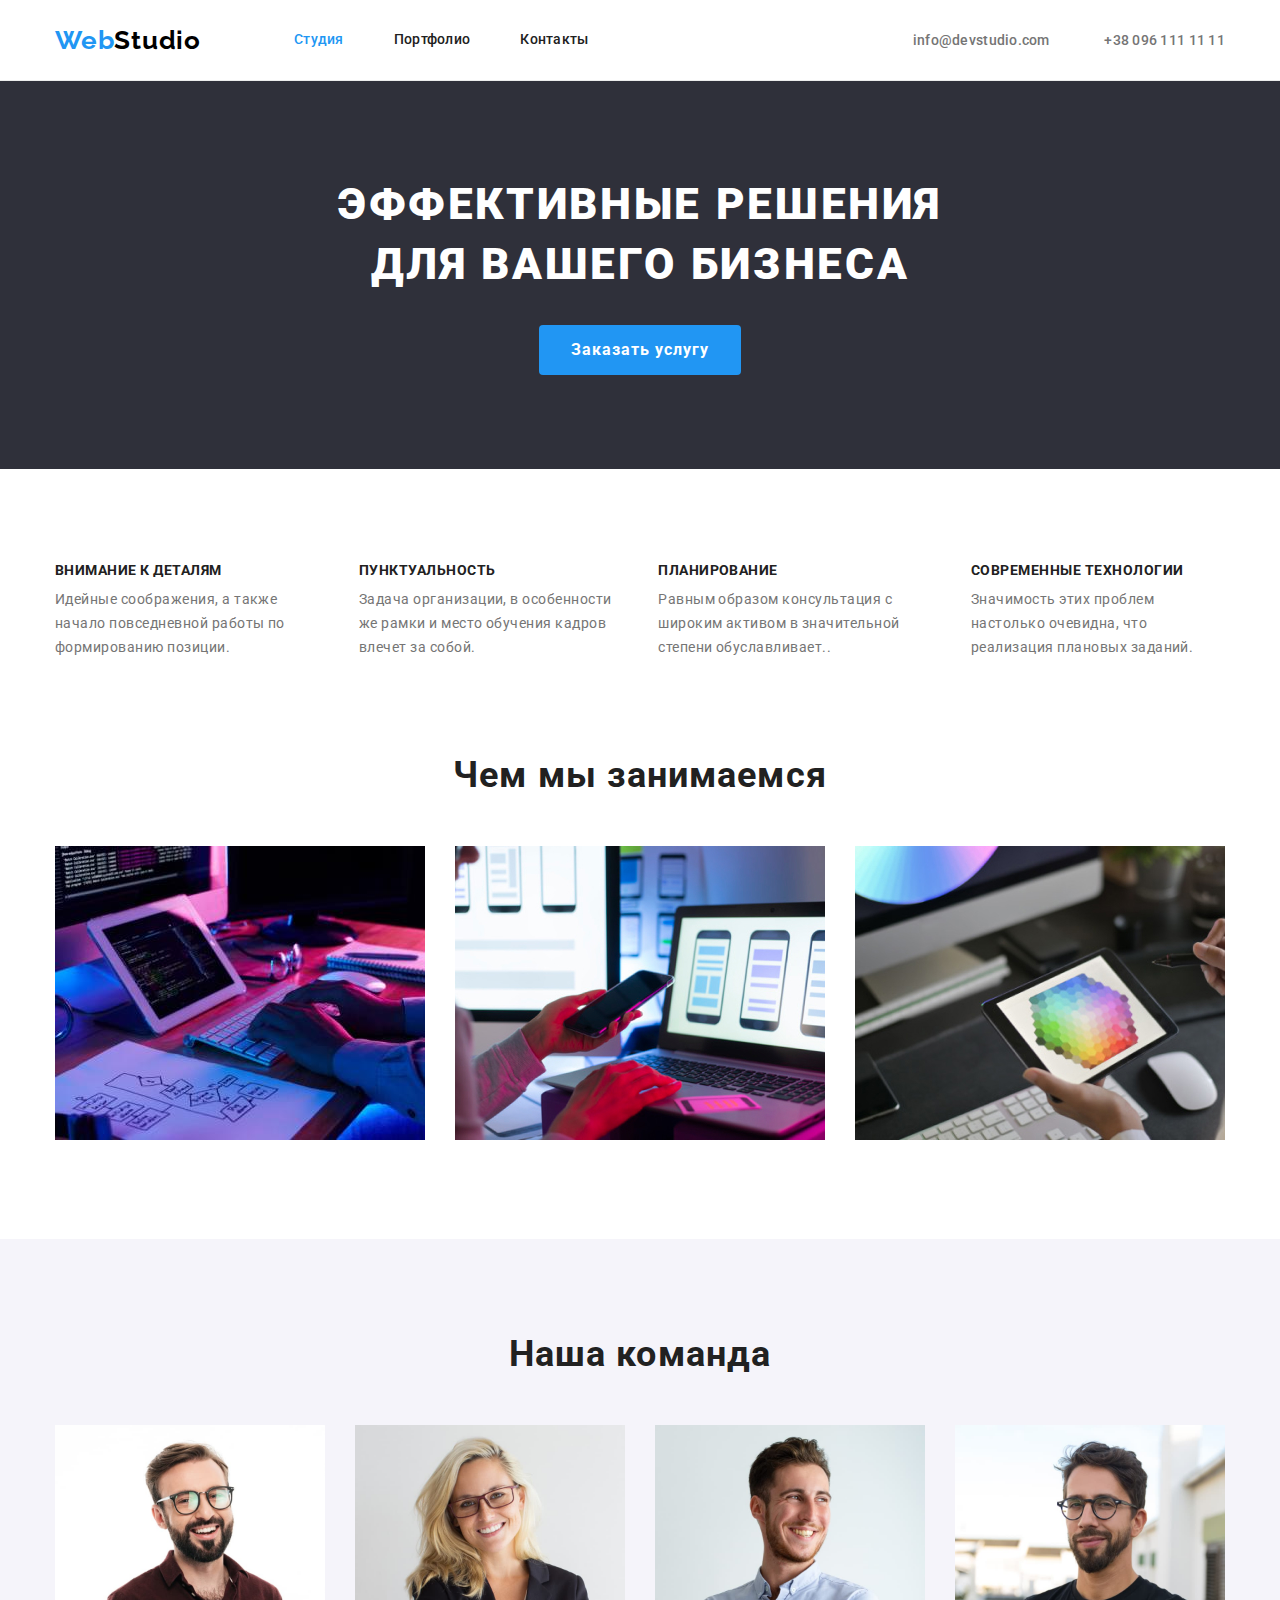
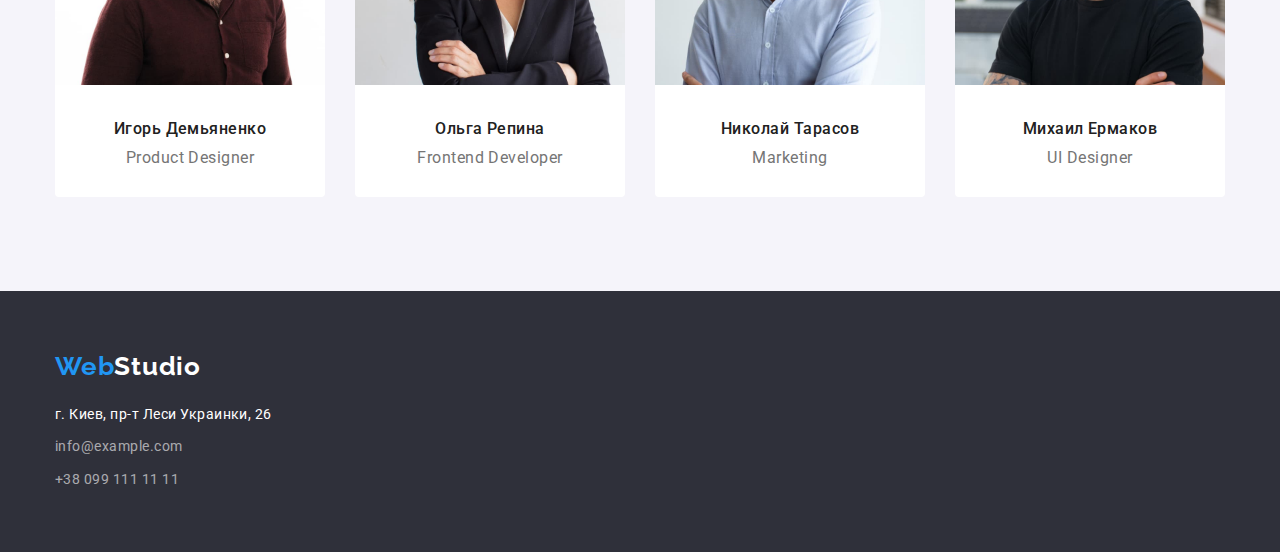
==== index.html @ 50638141 "Initial" ====
<!DOCTYPE html>
<html lang="ru">
<head>
    <meta charset="UTF-8">
    <meta http-equiv="X-UA-Compatible" content="IE=edge">
    <meta name="viewport" content="width=device-width, initial-scale=1.0">
    <title>WebStudio</title>
    <link rel="preconnect" href="https://fonts.gstatic.com">
    <link href="https://fonts.googleapis.com/css2?family=Raleway:wght@700&family=Roboto:wght@400;500;700;900&display=swap"
        rel="stylesheet">
    <link rel="stylesheet" href="https://cdnjs.cloudflare.com/ajax/libs/modern-normalize/1.0.0/modern-normalize.min.css">
    <link rel="stylesheet" href="./css/styles.css">
    
</head>
<body>
    <header class="header">
        <div class="main-nav container">
             <nav class="nav">
                <a href="./" class="logo"><span class="accent">Web</span>Studio</a>
                <ul class="navigation list">
                    <li class="item" ><a href="./" class="link current">Студия</a></li>
                    <li class="item" ><a href="./portfolio.html" class="link">Портфолио</a></li>
                    <li class="item" ><a href="#" class="link">Контакты</a></li>
                </ul>
            </nav>
            <div class="contacts-header">
                <a href="mailto:info@devstudio.com" class="link">info@devstudio.com</a>
                <a href="tel:+380961111111" class="link">+38 096 111 11 11</a>
            </div>
        </div>
        
        
    </header>
    <main>
        <!-- Секция hero -->
        <section class="section section-hero">
            <div class="hero-inner">
                <h1 class="title">Эффективные решения для вашего бизнеса</h1>
                <button type="button" class="button button-hero">Заказать услугу</button>
            </div>
            
        </section>

        <!-- Секция "чем мы занимаемся" -->
        <section class="section">
            <div class="container">
                <ul class="features list">
                    <li class="features-item">
                        <h3 class="features-title">Внимание к деталям</h3>
                        <p class="features-description">Идейные соображения, а также начало повседневной работы по формированию позиции.
                        </p>
                    </li>
                    <li class="features-item">
                        <h3 class="features-title">Пунктуальность</h3>
                        <p class="features-description">Задача организации, в особенности же рамки и место обучения кадров влечет за
                            собой.</p>
                    </li>
                    <li class="features-item">
                        <h3 class="features-title">Планирование</h3>
                        <p class="features-description">Равным образом консультация с широким активом в значительной степени
                            обуславливает..</p>
                    </li>
                    <li class="features-item">
                        <h3 class="features-title">Современные технологии</h3>
                        <p class="features-description">Значимость этих проблем настолько очевидна, что реализация плановых заданий.</p>
                    </li>
                </ul>
                <h2 class="section-title">Чем мы занимаемся</h2>
                <ul class="features-images list">
                    <li class="item"><img src="./images/about_img_01.jpg" alt="программирование" width="370"></li>
                    <li class="item"><img src="./images/about_img_02.jpg" alt="мобильные приложения" width="370"></li>
                    <li class="item"><img src="./images/about_img_03.jpg" alt="дизайн" width="370"></li>
                </ul>
            </div> <!-- /container -->
            
        </section>

        <!-- Наша команда -->
        <section class="section section-team">
            <div class="container">
                <h2 class="section-title">Наша команда</h2>
                <ul class="employee-cards list">
                    <li class="employee-cards-item">                 
                            <img src="./images/employee_demchenko_igor.jpg" alt="сотрудник Демченко Игорь" width="270">
                            <h3 class="employee-name">Игорь Демьяненко</h3>
                            <p class="employee-position">Product Designer</p>
                        
                       
                    </li>
                    <li class="employee-cards-item">
                        <img src="./images/employee_repina_olga.jpg" alt="сотрудник Ольга Репина" width="270">
                        <h3 class="employee-name">Ольга Репина</h3>
                        <p class="employee-position">Frontend Developer</p>
                    </li>
                    <li class="employee-cards-item">
                        <img src="./images/employee_tarasov_nikolay.jpg" alt="сотрудник Николай Тарасов" width="270">
                        <h3 class="employee-name">Николай Тарасов</h3>
                        <p class="employee-position">Marketing</p>
                    </li>
                    <li class="employee-cards-item">
                        <img src="./images/employee_ermakov_mihail.jpg" alt="сотрудник Михаил Ермаков" width="270">
                        <h3 class="employee-name">Михаил Ермаков</h3>
                        <p class="employee-position">UI Designer</p>
                    </li>
                </ul>
            </div>
            
        </section>
    </main>
    <!-- Footer -->
    <footer class="footer">
        <div class="container">
            <a href="./" class="logo inverse"><span class="accent">Web</span>Studio</a>
            <address class="address">
                <a href="https://goo.gl/maps/Cqjtd7NMXMsjPBQS7" class="map-link" target="_blank"
                    rel="noopener norefferer nofollow">г. Киев, пр-т Леси Украинки, 26</a>
                <ul class="address-items list">
                    <li><a href="mailto:info@example.com" class="link">info@example.com</a></li>
                    <li><a href="tel:+380991111111" class="link">+38 099 111 11 11</a></li>
                </ul>
            
            </address>
        </div>
        
    </footer>
</body>
</html>
---- css/styles.css ----
/* черный в заголовках #212121
текст параграф #757575
акцент #2196F3 */
:root {
  --text-color: #757575;
  --accent-color: #2196f3;
  --title-color: #212121;
  --light-bg-color: #f5f4fa;
  --dark-bg-color: #2f303a;
}
body {
  font-family: 'Roboto', sans-serif;
  font-style: normal;
  font-size: 16px;
  color: var(--text-color);
  letter-spacing: 0.03em;
}
h1,
h2,
h3,
h4,
h5,
h6,
p {
  margin: 0;
  padding: 0;
}

.visually-hidden {
  position: absolute !important;
  clip: rect(1px 1px 1px 1px);
  clip: rect(1px, 1px, 1px, 1px);
  padding: 0 !important;
  border: 0 !important;
  height: 1px !important;
  width: 1px !important;
  overflow: hidden;
}
.section {
  padding-top: 94px;
  padding-bottom: 94px;

  /* outline: 1px solid tomato; */
}
.container {
  width: 1200px;
  margin: 0 auto;
  padding-left: 15px;
  padding-right: 15px;
}
.list {
  list-style: none;
  margin: 0;
  padding: 0;
}
.link {
  text-decoration: none;
  color: inherit;
}
.button {
  border: 0px;
  border-radius: 4px;
  padding: 6px 22px;
  font-family: 'Roboto', sans-serif;
  font-weight: 500;
  font-size: 16px;
  line-height: 1.62;
  color: var(--title-color);
  background-color: #f5f4fa;

  cursor: pointer;
}
.button.primary {
  color: #fff;
  background-color: var(--accent-color);
}

.button:hover,
.button:focus {
  color: #fff;
  background-color: var(--accent-color);
}

/* Header */
.header {
  border-bottom: 1px solid #ececec;
}
.nav {
  display: flex;
}
.logo {
  margin-right: 93px;
  font-family: 'Raleway', sans-serif;
  font-weight: 700;
  font-size: 26px;
  line-height: 1.19;
  letter-spacing: 0.03em;
  text-decoration: none;
  color: #000000;
}
.logo.inverse{
  color: #fff;
}

.logo .accent {
  color: var(--accent-color);
}
.main-nav {
  display: flex;
  justify-content: space-between;
  align-items: center;
}
.navigation,
.nav {
  display: flex;
  align-items: center;
}
.navigation .item:not(:last-child) {
  margin-right: 50px;
}

.navigation .link {
  display: block;
  padding-top: 32px;
  padding-bottom: 32px;

  font-weight: 500;
  font-size: 14px;
  line-height: 1.14;
  letter-spacing: 0.02em;
  color: var(--title-color);
}

.navigation .link:hover,
.navigation .link:focus,
.navigation .link.current {
  color: var(--accent-color);
}

.contacts-header .link {
  font-weight: 500;
  font-size: 14px;
  line-height: 1.14;
  letter-spacing: 0.02em;
  text-decoration: none;
  color: var(--text-color);
}
.contacts-header {
  margin-left: auto;
}
.contacts-header .link:hover,
.contacts-header .link:focus {
  color: var(--accent-color);
}
.contacts-header .link + .link {
  margin-left: 50px;
}
/* section */
.section-title {
  font-weight: 700;
  font-size: 36px;
  line-height: 1.17;
  text-align: center;
  letter-spacing: 0.03em;
  color: var(--title-color);
  margin-bottom: 50px;
}
/* Hero */
.section-hero {
  background-color: var(--dark-bg-color);
}
.hero-inner {
  margin: 0 auto;
  max-width: 696px;
  text-align: center;
}
.section-hero .title {
  font-weight: 900;
  font-size: 44px;
  line-height: 1.36;
  text-align: center;
  letter-spacing: 0.06em;
  text-transform: uppercase;
  color: #fff;
  margin-bottom: 30px;
}

.button-hero {
  padding: 10px 32px;
  font-family: 'Roboto', sans-serif;
  font-weight: 700;
  font-size: 16px;
  line-height: 1.87;
  letter-spacing: 0.06em;
  color: #fff;
  background-color: var(--accent-color);
  cursor: pointer;
}
.button-hero:hover,
.button-hero:focus {
  background-color: #188ce8;
}

/* Секция "чем мы занимаемся" */
.features {
  display: flex;
  margin-bottom: 94px;
}
.features-item {
  flex-basis: calc((100% -3 * 30px) / 3);
}
.features-item:not(:last-child) {
  margin-right: 30px;
}
.features-title {
  margin-bottom: 10px;
  font-weight: 700;
  font-size: 14px;
  line-height: 1.14;
  text-transform: uppercase;
  color: var(--title-color);
}

.features-description {
  font-size: 14px;
  line-height: 1.71;
}

.features-images {
  display: flex;
}
.features-images .item {
  margin-right: 30px;
}
.features-images .item:nth-child(3n) {
  margin-right: 0px;
}

/* Наша команда */
.section-team {
  background-color: var(--light-bg-color);
}
.employee-cards {
  display: flex;
  justify-content: space-between;
}
.employee-cards-item {
  flex-basis: 270px;
  border-radius: 0px 0px 4px 4px;
  background-color: #fff;
  text-align: center;
}
.employee-name {
  padding-top: 30px;
  margin-bottom: 10px;
  font-weight: 500;
  font-size: 16px;
  line-height: 1.19;
  color: var(--title-color);
}
.employee-position {
  line-height: 1.19;
  padding-bottom: 30px;
}

/* footer */
.footer {
  background-color: var(--dark-bg-color);
  padding-top: 60px;
  padding-bottom: 60px;
}
.map-link {
  font-size: 14px;
  line-height: 24px;
  color: #fff;
  text-decoration: none;
}
.map-link:hover,
.map-link:focus {
  color: var(--accent-color);
}
.address {
  margin-top: 20px;
  font-style: normal;
}
.address-items>li {
  margin-top: 9px;
}
.address-items .link {
  font-size: 14px;
  line-height: 1.71;
  color: rgba(255, 255, 255, 0.6);
}
.address-items .link:hover,
.address-items .link:focus {
  color: var(--accent-color);
}

/* Portfolio */

.portfolio-filter {
  display: flex;
  justify-content: center;
  margin-bottom: 56px;
}
.portfolio-filter .item + .item {
  margin-left: 8px;
}

.portfolio-cards {
  display: flex;
  flex-wrap: wrap;
  margin-left: -30px;
  margin-top: -30px;

  
}
.portfolio-cards .item {
  width: calc((100% - 90px) / 3);
  margin-left: 30px;
  margin-top: 30px;  
}
.portfolio-cards .link {
  display: block;
}

.portfolio-cards img {
  display: block;
  max-width: 100%;
  height: auto;
} 
.portfolio-cards .content {
  padding: 20px 24px;
  
  border-right: 1px solid #eeeeee;
  border-bottom: 1px solid #eeeeee;
  border-left: 1px solid #eeeeee;
}
.portfolio-cards .title {
  font-weight: 700;
  font-size: 18px;
  line-height: 2;
  color: var(--title-color);
  margin-bottom: 4px;
}

.portfolio-cards .decription {
  font-size: 16px;
  line-height: 1.87;
}
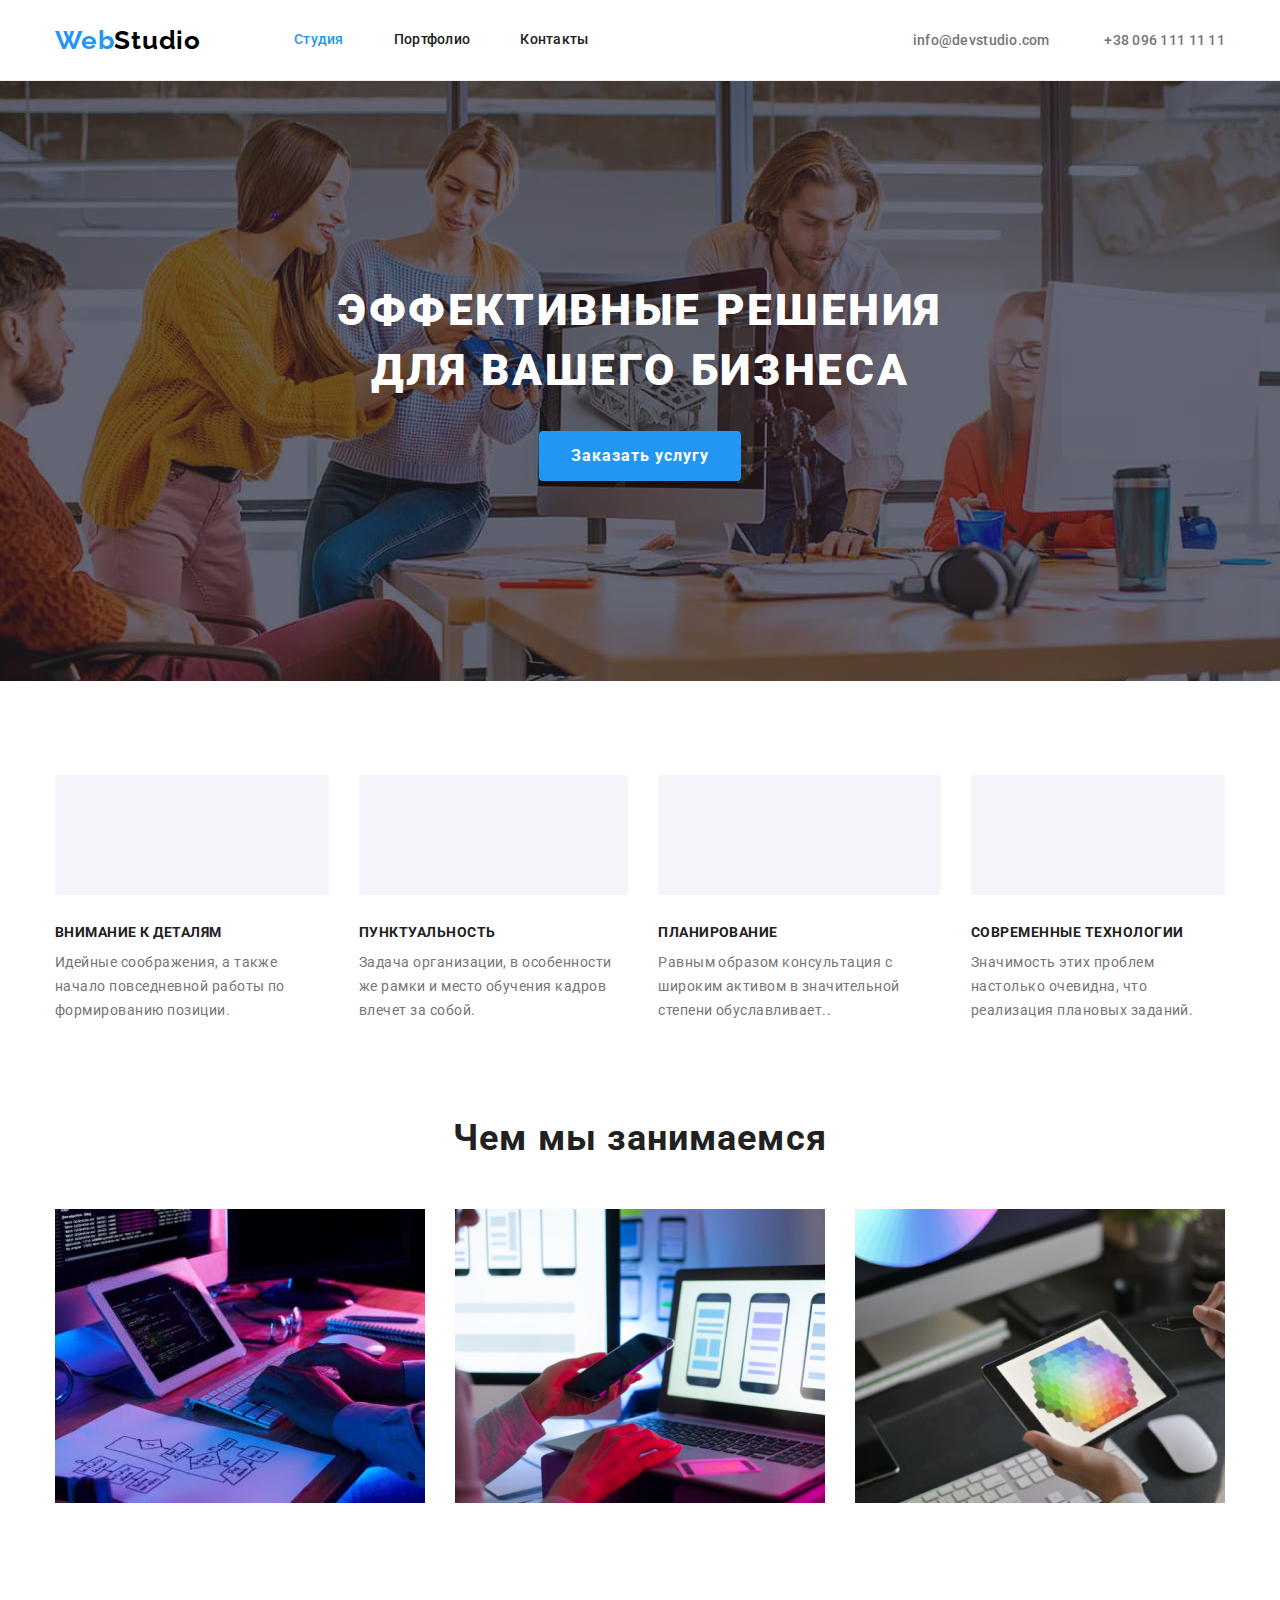
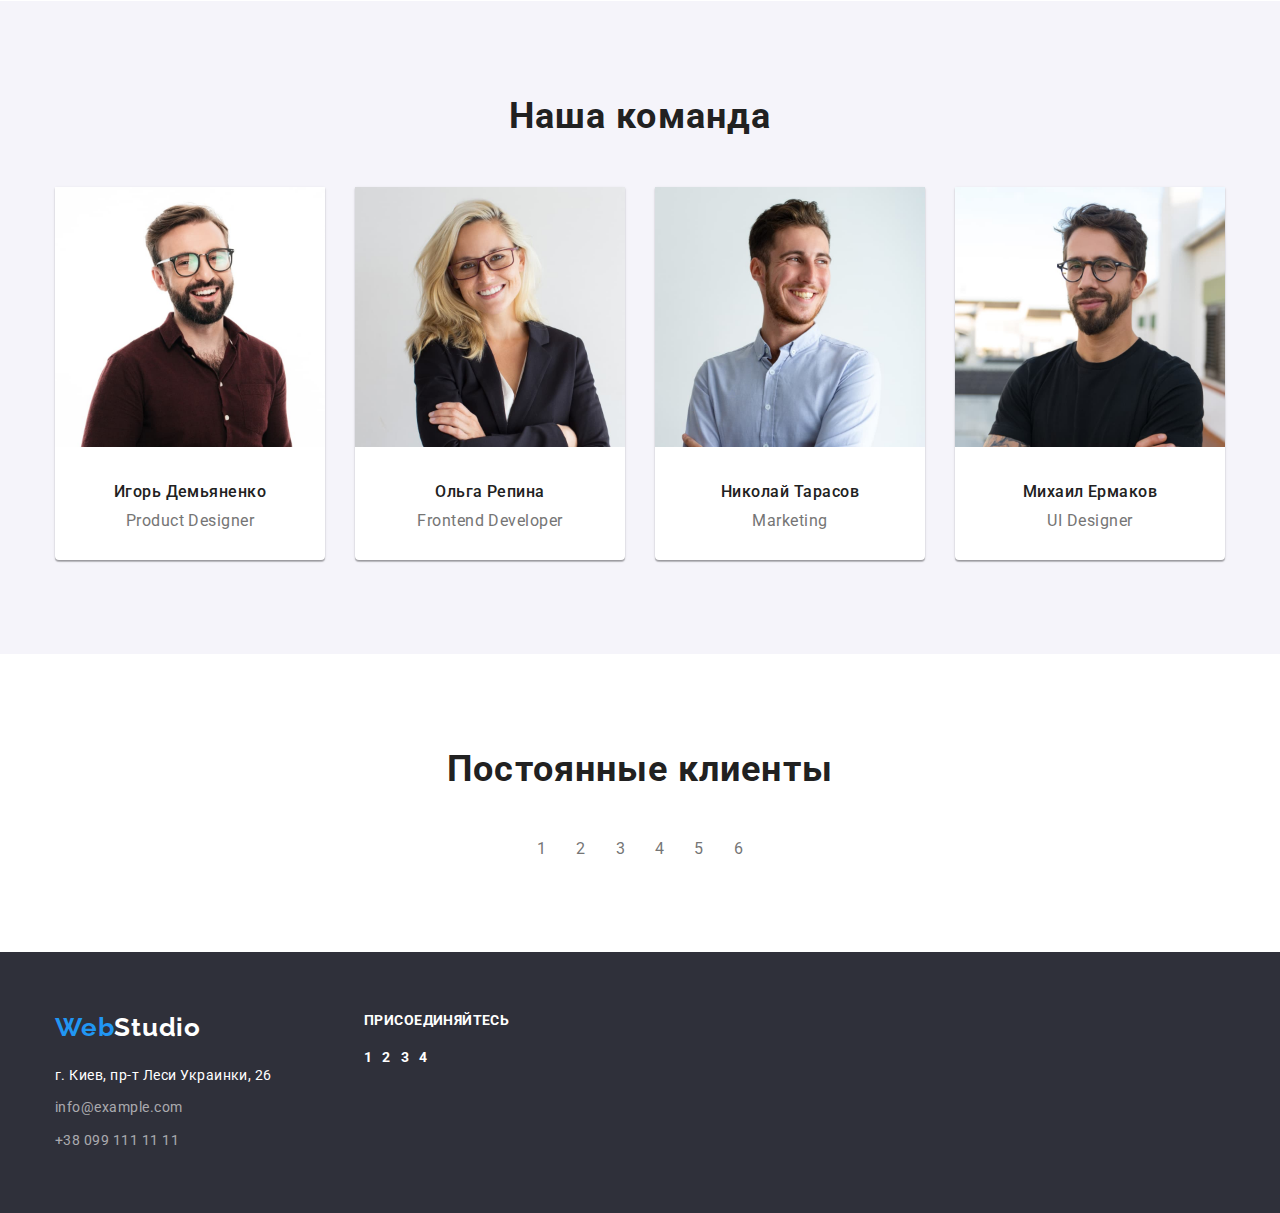
==== commit 5eebc569: "добавляет фоновые изображения" ====
--- a/index.html
+++ b/index.html
@@ -34,10 +34,12 @@
     <main>
         <!-- Секция hero -->
         <section class="section section-hero">
-            <div class="hero-inner">
-                <h1 class="title">Эффективные решения для вашего бизнеса</h1>
-                <button type="button" class="button button-hero">Заказать услугу</button>
-            </div>
+            
+                <div class="hero-inner">
+                    <h1 class="title">Эффективные решения для вашего бизнеса</h1>
+                    <button type="button" class="button button-hero">Заказать услугу</button>
+                </div>
+            
             
         </section>
 
@@ -106,20 +108,54 @@
             </div>
             
         </section>
+        <!-- Постоянные клиенты -->
+        <section class="section">
+            <div class="container">
+                <h2 class="section-title">Постоянные клиенты</h2>
+                <ul class="clients list">
+                    <li class="item"><a href=""></a>1</li>
+                    <li class="item"><a href=""></a>2</li>
+                    <li class="item"><a href=""></a>3</li>
+                    <li class="item"><a href=""></a>4</li>
+                    <li class="item"><a href=""></a>5</li>
+                    <li class="item"><a href=""></a>6</li>
+                </ul>
+
+            </div>
+        </section>
     </main>
     <!-- Footer -->
     <footer class="footer">
-        <div class="container">
-            <a href="./" class="logo inverse"><span class="accent">Web</span>Studio</a>
-            <address class="address">
-                <a href="https://goo.gl/maps/Cqjtd7NMXMsjPBQS7" class="map-link" target="_blank"
-                    rel="noopener norefferer nofollow">г. Киев, пр-т Леси Украинки, 26</a>
-                <ul class="address-items list">
-                    <li><a href="mailto:info@example.com" class="link">info@example.com</a></li>
-                    <li><a href="tel:+380991111111" class="link">+38 099 111 11 11</a></li>
-                </ul>
+        <div class="footer-container container">
+            <div>
+                <a href="./" class="logo inverse"><span class="accent">Web</span>Studio</a>
+                <address class="address">
+                    <a href="https://goo.gl/maps/Cqjtd7NMXMsjPBQS7" class="map-link" target="_blank"
+                        rel="noopener norefferer nofollow">г. Киев, пр-т Леси Украинки, 26</a>
+                    <ul class="address-items list">
+                        <li><a href="mailto:info@example.com" class="link">info@example.com</a></li>
+                        <li><a href="tel:+380991111111" class="link">+38 099 111 11 11</a></li>
+                    </ul>                
+                </address>
+           </div>
+           <div class="follow-footer">
+               <p>присоединяйтесь</p>
+               <ul class="social-footer list">
+                   <li class="item">
+                       <a href="" class="link">1</a>
+                   </li>
+                   <li class="item">
+                       <a href="" class="link">2</a>
+                   </li>
+                   <li class="item"i>
+                       <a href="" class="link">3</a>
+                   </li>
+                   <li class="item">
+                       <a href="" class="link">4</a>
+                   </li>
+               </ul>
+           </div>
             
-            </address>
         </div>
         
     </footer>
--- a/css/styles.css
+++ b/css/styles.css
@@ -73,6 +73,7 @@
 .button.primary {
   color: #fff;
   background-color: var(--accent-color);
+  box-shadow: 0px 3px 1px rgba(0, 0, 0, 0.1), 0px 1px 2px rgba(0, 0, 0, 0.08), 0px 2px 2px rgba(0, 0, 0, 0.12);
 }
 
 .button:hover,
@@ -167,8 +168,20 @@
 }
 /* Hero */
 .section-hero {
-  background-color: var(--dark-bg-color);
-}
+  margin-left: auto;
+  margin-right: auto;
+  padding-top: 200px;
+  max-width: 1600px;
+  height: 600px;
+  background-image: linear-gradient(rgba(47, 48, 58, 0.4), rgba(47, 48, 58, 0.4)),
+  url(../images/hero_background.jpg);
+  
+  background-position: center;
+  background-repeat: no-repeat;
+  background-size: cover;
+  /* background-color: var(--dark-bg-color); */
+}
+
 .hero-inner {
   margin: 0 auto;
   max-width: 696px;
@@ -194,6 +207,7 @@
   letter-spacing: 0.06em;
   color: #fff;
   background-color: var(--accent-color);
+  box-shadow: 0px 4px 4px rgba(0, 0, 0, 0.15);
   cursor: pointer;
 }
 .button-hero:hover,
@@ -212,6 +226,16 @@
 .features-item:not(:last-child) {
   margin-right: 30px;
 }
+
+.features-title::before{
+ content: '';
+ display: block;
+ margin-bottom: 30px;
+ width: 100%;
+ height: 120px;
+ background-color: var(--light-bg-color);
+ border-radius: 4px;
+}
 .features-title {
   margin-bottom: 10px;
   font-weight: 700;
@@ -245,10 +269,12 @@
   justify-content: space-between;
 }
 .employee-cards-item {
-  flex-basis: 270px;
+  flex-basis: 270px;  
+  text-align: center;
+  background-color: #fff;
+  box-shadow: 0px 1px 3px rgba(0, 0, 0, 0.12), 0px 1px 1px rgba(0, 0, 0, 0.14), 0px 2px 1px rgba(0, 0, 0, 0.2);
   border-radius: 0px 0px 4px 4px;
-  background-color: #fff;
-  text-align: center;
+
 }
 .employee-name {
   padding-top: 30px;
@@ -262,13 +288,26 @@
   line-height: 1.19;
   padding-bottom: 30px;
 }
-
+/* Clients */
+
+.clients.list{
+  display: flex;
+  justify-content: center;
+}
+.clients .item:not(:last-child){
+  margin-right: 30px;
+}
 /* footer */
 .footer {
   background-color: var(--dark-bg-color);
   padding-top: 60px;
   padding-bottom: 60px;
 }
+.footer-container{
+display: flex;
+}
+
+
 .map-link {
   font-size: 14px;
   line-height: 24px;
@@ -296,17 +335,40 @@
   color: var(--accent-color);
 }
 
+.follow-footer{
+  margin-left: 70px;
+  font-weight: 700;
+  font-size: 14px;
+  line-height: 1.17;
+  letter-spacing: 0.03em;
+
+  color: #fff;
+  text-transform: uppercase;
+}
+.follow-footer > p{
+  margin-bottom: 20px;
+}
+.social-footer {
+  display: inline-flex;
+} 
+.social-footer > .item:not(:last-child){
+  margin-right: 10px;
+}
 /* Portfolio */
 
 .portfolio-filter {
   display: flex;
   justify-content: center;
-  margin-bottom: 56px;
+  margin-bottom: 56px;  
 }
 .portfolio-filter .item + .item {
   margin-left: 8px;
 }
-
+.portfolio-link:hover,
+.portfolio-link:focus {
+  box-shadow: 0px 1px 1px rgba(0, 0, 0, 0.12), 0px 4px 4px rgba(0, 0, 0, 0.06), 1px 4px 6px rgba(0, 0, 0, 0.16);
+
+}
 .portfolio-cards {
   display: flex;
   flex-wrap: wrap;
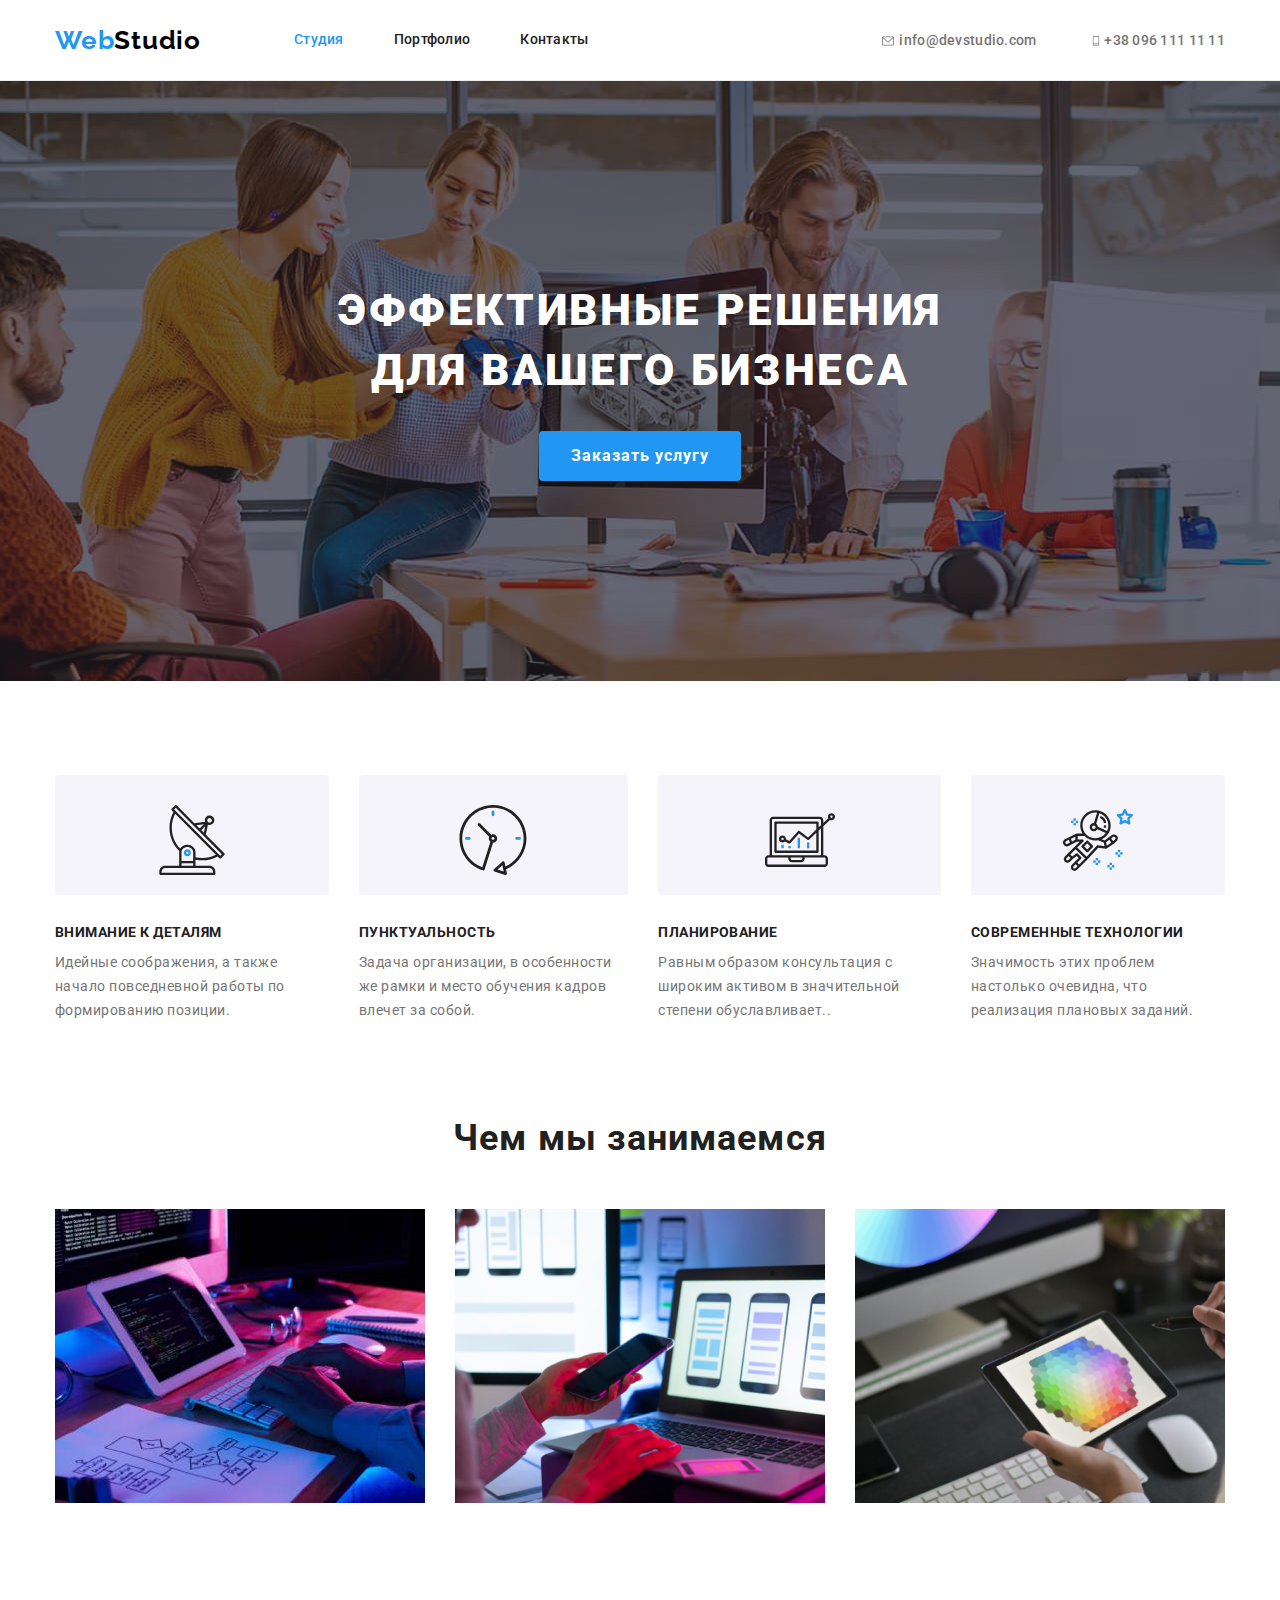
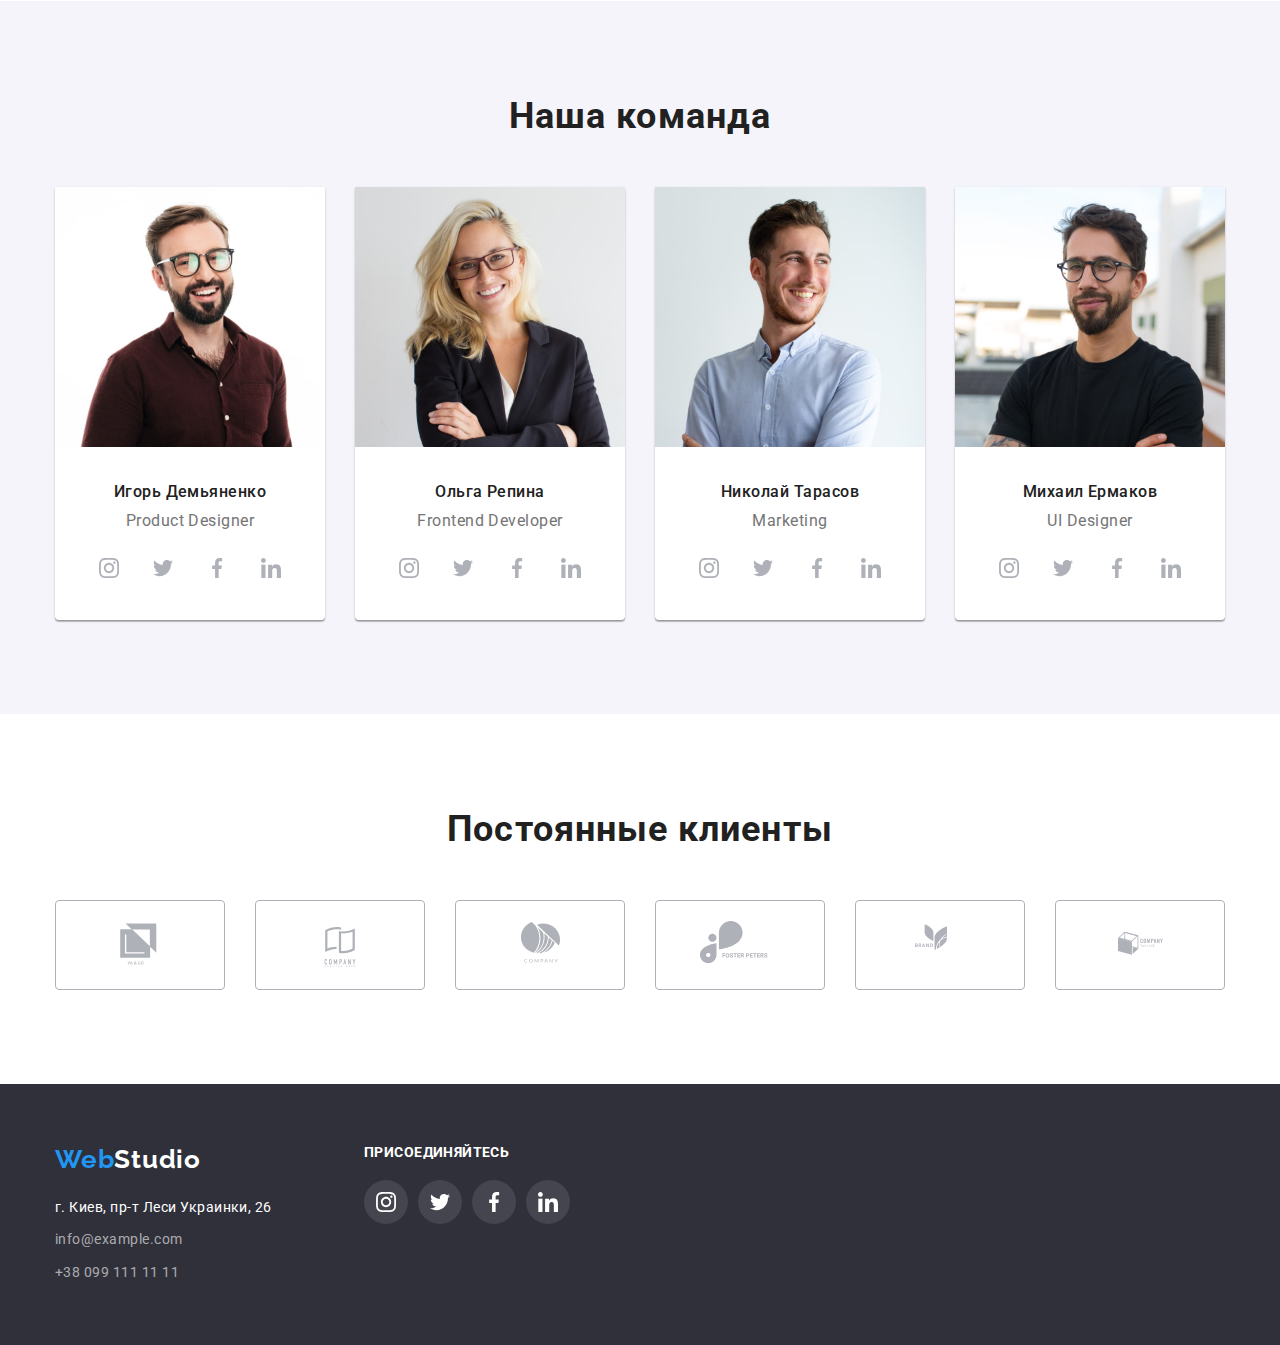
==== commit 0092f60f: "добавляет svg" ====
--- a/index.html
+++ b/index.html
@@ -23,9 +23,18 @@
                     <li class="item" ><a href="#" class="link">Контакты</a></li>
                 </ul>
             </nav>
+            
             <div class="contacts-header">
-                <a href="mailto:info@devstudio.com" class="link">info@devstudio.com</a>
-                <a href="tel:+380961111111" class="link">+38 096 111 11 11</a>
+                
+                <a href="mailto:info@devstudio.com" class="link">
+                    <svg class="icon" width="16" height="12">
+                        <use href="./images/symbol-defs.svg#icon-envelope"></use>
+                    </svg>
+                                    
+                   info@devstudio.com</a>
+                <a href="tel:+380961111111" class="link">
+                    <svg class="icon" width = "10" height = "16"><use href="./images/symbol-defs.svg#icon-smartphone"></use></svg>
+                     +38 096 111 11 11</a>
             </div>
         </div>
         
@@ -48,21 +57,41 @@
             <div class="container">
                 <ul class="features list">
                     <li class="features-item">
+                        <div class="features-icon-container">
+                            <svg class="icon" width="70" height="70">
+                                <use href="./images/symbol-defs.svg#icon-antenna"></use>
+                            </svg>
+                        </div>
                         <h3 class="features-title">Внимание к деталям</h3>
                         <p class="features-description">Идейные соображения, а также начало повседневной работы по формированию позиции.
                         </p>
                     </li>
                     <li class="features-item">
+                        <div class="features-icon-container">
+                            <svg class="icon" width="70" height="70">
+                                <use href="./images/symbol-defs.svg#icon-clock"></use>
+                            </svg>
+                        </div>
                         <h3 class="features-title">Пунктуальность</h3>
                         <p class="features-description">Задача организации, в особенности же рамки и место обучения кадров влечет за
                             собой.</p>
                     </li>
                     <li class="features-item">
+                        <div class="features-icon-container">
+                            <svg class="icon" width="70" height="70">
+                                <use href="./images/symbol-defs.svg#icon-diagram"></use>
+                            </svg>
+                        </div>
                         <h3 class="features-title">Планирование</h3>
                         <p class="features-description">Равным образом консультация с широким активом в значительной степени
                             обуславливает..</p>
                     </li>
                     <li class="features-item">
+                        <div class="features-icon-container">
+                            <svg class="icon" width="70" height="70">
+                                <use href="./images/symbol-defs.svg#icon-astronaut"></use>
+                            </svg>
+                        </div>
                         <h3 class="features-title">Современные технологии</h3>
                         <p class="features-description">Значимость этих проблем настолько очевидна, что реализация плановых заданий.</p>
                     </li>
@@ -84,25 +113,122 @@
                 <ul class="employee-cards list">
                     <li class="employee-cards-item">                 
                             <img src="./images/employee_demchenko_igor.jpg" alt="сотрудник Демченко Игорь" width="270">
-                            <h3 class="employee-name">Игорь Демьяненко</h3>
-                            <p class="employee-position">Product Designer</p>
+                            <div class="employee-content">
+                                <h3 class="employee-name">Игорь Демьяненко</h3>
+                                <p class="employee-position">Product Designer</p>
+                                <ul class="socilal-links list">
+                                    <li class="social-links-item"><a href="" class="social link">
+                                        <svg class="icon" width="20" height="20">
+                                            <use href="./images/symbol-defs.svg#icon-instagram"></use>
+                                        </svg>
+                                    </a></li>
+                                    <li class="social-links-item"><a href="" class="social link">
+                                        <svg class="icon" width="20" height="20">
+                                            <use href="./images/symbol-defs.svg#icon-twitter"></use>
+                                        </svg>
+                                    </a></li>
+                                    <li class="social-links-item"><a href="" class="social link">
+                                        <svg class="icon" width="20" height="20">
+                                            <use href="./images/symbol-defs.svg#icon-facebook"></use>
+                                        </svg>
+                                    </a></li>
+                                    <li class="social-links-item"><a href="" class="social link">
+                                        <svg class="icon" width="20" height="20">
+                                            <use href="./images/symbol-defs.svg#icon-linkedin"></use>
+                                        </svg>
+                                    </a></li>
+                                </ul>
+                            </div>
+                            
                         
                        
                     </li>
                     <li class="employee-cards-item">
                         <img src="./images/employee_repina_olga.jpg" alt="сотрудник Ольга Репина" width="270">
-                        <h3 class="employee-name">Ольга Репина</h3>
-                        <p class="employee-position">Frontend Developer</p>
+                        <div class="employee-content">
+                            <h3 class="employee-name">Ольга Репина</h3>
+                            <p class="employee-position">Frontend Developer</p>
+                            <ul class="socilal-links list">
+                                <li class="social-links-item"><a href="" class="social link">
+                                        <svg class="icon" width="20" height="20">
+                                            <use href="./images/symbol-defs.svg#icon-instagram"></use>
+                                        </svg>
+                                    </a></li>
+                                <li class="social-links-item"><a href="" class="social link">
+                                        <svg class="icon" width="20" height="20">
+                                            <use href="./images/symbol-defs.svg#icon-twitter"></use>
+                                        </svg>
+                                    </a></li>
+                                <li class="social-links-item"><a href="" class="social link">
+                                        <svg class="icon" width="20" height="20">
+                                            <use href="./images/symbol-defs.svg#icon-facebook"></use>
+                                        </svg>
+                                    </a></li>
+                                <li class="social-links-item"><a href="" class="social link">
+                                        <svg class="icon" width="20" height="20">
+                                            <use href="./images/symbol-defs.svg#icon-linkedin"></use>
+                                        </svg>
+                                    </a></li>
+                            </ul>
+                        </div>
                     </li>
                     <li class="employee-cards-item">
                         <img src="./images/employee_tarasov_nikolay.jpg" alt="сотрудник Николай Тарасов" width="270">
-                        <h3 class="employee-name">Николай Тарасов</h3>
-                        <p class="employee-position">Marketing</p>
+                        <div class="employee-content">
+                            <h3 class="employee-name">Николай Тарасов</h3>
+                            <p class="employee-position">Marketing</p>
+                            <ul class="socilal-links list">
+                                <li class="social-links-item"><a href="" class="social link">
+                                        <svg class="icon" width="20" height="20">
+                                            <use href="./images/symbol-defs.svg#icon-instagram"></use>
+                                        </svg>
+                                    </a></li>
+                                <li class="social-links-item"><a href="" class="social link">
+                                        <svg class="icon" width="20" height="20">
+                                            <use href="./images/symbol-defs.svg#icon-twitter"></use>
+                                        </svg>
+                                    </a></li>
+                                <li class="social-links-item"><a href="" class="social link">
+                                        <svg class="icon" width="20" height="20">
+                                            <use href="./images/symbol-defs.svg#icon-facebook"></use>
+                                        </svg>
+                                    </a></li>
+                                <li class="social-links-item"><a href="" class="social link">
+                                        <svg class="icon" width="20" height="20">
+                                            <use href="./images/symbol-defs.svg#icon-linkedin"></use>
+                                        </svg>
+                                    </a></li>
+                            </ul>
+                        </div>
                     </li>
                     <li class="employee-cards-item">
                         <img src="./images/employee_ermakov_mihail.jpg" alt="сотрудник Михаил Ермаков" width="270">
-                        <h3 class="employee-name">Михаил Ермаков</h3>
-                        <p class="employee-position">UI Designer</p>
+                        <div class="employee-content">
+                            <h3 class="employee-name">Михаил Ермаков</h3>
+                            <p class="employee-position">UI Designer</p>
+                            <ul class="socilal-links list">
+                                <li class="social-links-item"><a href="" class="social link">
+                                        <svg class="icon" width="20" height="20">
+                                            <use href="./images/symbol-defs.svg#icon-instagram"></use>
+                                        </svg>
+                                    </a></li>
+                                <li class="social-links-item"><a href="" class="social link">
+                                        <svg class="icon" width="20" height="20">
+                                            <use href="./images/symbol-defs.svg#icon-twitter"></use>
+                                        </svg>
+                                    </a></li>
+                                <li class="social-links-item"><a href="" class="social link">
+                                        <svg class="icon" width="20" height="20">
+                                            <use href="./images/symbol-defs.svg#icon-facebook"></use>
+                                        </svg>
+                                    </a></li>
+                                <li class="social-links-item"><a href="" class="social link">
+                                        <svg class="icon" width="20" height="20">
+                                            <use href="./images/symbol-defs.svg#icon-linkedin"></use>
+                                        </svg>
+                                    </a></li>
+                            </ul>
+                        </div>
                     </li>
                 </ul>
             </div>
@@ -113,12 +239,37 @@
             <div class="container">
                 <h2 class="section-title">Постоянные клиенты</h2>
                 <ul class="clients list">
-                    <li class="item"><a href=""></a>1</li>
-                    <li class="item"><a href=""></a>2</li>
-                    <li class="item"><a href=""></a>3</li>
-                    <li class="item"><a href=""></a>4</li>
-                    <li class="item"><a href=""></a>5</li>
-                    <li class="item"><a href=""></a>6</li>
+                    <li class="item"><a href="" class="client-link link">
+                        <svg class="icon" width="44" height="49">
+                            <use href="./images/symbol-defs.svg#icon-logo-1"></use>
+                        </svg>
+                    </a>
+                    </li>
+                    <li class="item"><a href="" class="client-link link">
+                        <svg class="icon" width="40" height="52">
+                            <use href="./images/symbol-defs.svg#icon-logo-2"></use>
+                        </svg>
+                    </a></li>
+                    <li class="item"><a href="" class="client-link link">
+                        <svg class="icon" width="41" height="43">
+                            <use href="./images/symbol-defs.svg#icon-logo-3"></use>
+                        </svg>
+                    </a></li>
+                    <li class="item"><a href="" class="client-link link">
+                        <svg class="icon" width="80" height="43">
+                            <use href="./images/symbol-defs.svg#icon-logo-4"></use>
+                        </svg>
+                    </a></li>
+                    <li class="item"><a href="" class="client-link link">
+                        <svg class="icon" width="50" height="47">
+                            <use href="./images/symbol-defs.svg#icon-logo-5 "></use>
+                        </svg>
+                    </a></li>
+                    <li class="item"><a href="" class="client-link link">
+                        <svg class="icon" width="89" height="45">
+                            <use href="./images/symbol-defs.svg#icon-logo-6"></use>
+                        </svg>
+                    </a></li>
                 </ul>
 
             </div>
@@ -140,20 +291,28 @@
            </div>
            <div class="follow-footer">
                <p>присоединяйтесь</p>
-               <ul class="social-footer list">
-                   <li class="item">
-                       <a href="" class="link">1</a>
-                   </li>
-                   <li class="item">
-                       <a href="" class="link">2</a>
-                   </li>
-                   <li class="item"i>
-                       <a href="" class="link">3</a>
-                   </li>
-                   <li class="item">
-                       <a href="" class="link">4</a>
-                   </li>
-               </ul>
+            <ul class="socilal-links list">
+                <li class="social-links-item"><a href="" class="social link footer-link">
+                        <svg class="icon" width="20" height="20">
+                            <use href="./images/symbol-defs.svg#icon-instagram"></use>
+                        </svg>
+                    </a></li>
+                <li class="social-links-item"><a href="" class="social link footer-link">
+                        <svg class="icon" width="20" height="20">
+                            <use href="./images/symbol-defs.svg#icon-twitter"></use>
+                        </svg>
+                    </a></li>
+                <li class="social-links-item"><a href="" class="social link footer-link ">
+                        <svg class="icon" width="20" height="20">
+                            <use href="./images/symbol-defs.svg#icon-facebook"></use>
+                        </svg>
+                    </a></li>
+                <li class="social-links-item"><a href="" class="social link footer-link">
+                        <svg class="icon" width="20" height="20">
+                            <use href="./images/symbol-defs.svg#icon-linkedin"></use>
+                        </svg>
+                    </a></li>
+            </ul>
            </div>
             
         </div>
--- a/css/styles.css
+++ b/css/styles.css
@@ -57,6 +57,10 @@
   text-decoration: none;
   color: inherit;
 }
+.icon {
+  fill: currentColor;
+  display: block;
+}
 .button {
   border: 0px;
   border-radius: 4px;
@@ -139,6 +143,7 @@
 }
 
 .contacts-header .link {
+  display: inline-block;
   font-weight: 500;
   font-size: 14px;
   line-height: 1.14;
@@ -152,6 +157,12 @@
 .contacts-header .link:hover,
 .contacts-header .link:focus {
   color: var(--accent-color);
+}
+.contacts-header .icon {
+  display: inline-block;
+  vertical-align: middle;
+  fill: currentColor;
+    
 }
 .contacts-header .link + .link {
   margin-left: 50px;
@@ -227,14 +238,18 @@
   margin-right: 30px;
 }
 
-.features-title::before{
- content: '';
- display: block;
+.features-icon-container{
+ padding-top: 30px;
  margin-bottom: 30px;
  width: 100%;
  height: 120px;
+ text-align: center;
+ background-position: center;
  background-color: var(--light-bg-color);
  border-radius: 4px;
+}
+.features-icon-container .icon{
+  margin: 0 auto;
 }
 .features-title {
   margin-bottom: 10px;
@@ -276,9 +291,12 @@
   border-radius: 0px 0px 4px 4px;
 
 }
+.employee-content{
+  padding: 30px 32px;
+
+}
 .employee-name {
-  padding-top: 30px;
-  margin-bottom: 10px;
+margin-bottom: 10px;
   font-weight: 500;
   font-size: 16px;
   line-height: 1.19;
@@ -286,7 +304,28 @@
 }
 .employee-position {
   line-height: 1.19;
-  padding-bottom: 30px;
+  margin-bottom: 16px;
+
+}
+.socilal-links {
+  display: flex;
+  
+}
+.social-links-item:not(:last-child){
+  margin-right: 10px;
+}
+.social.link {
+  display: block;
+  padding: 12px;
+  border-radius: 50%;
+  color: #AFB1B8;
+  background-color: #fff;
+}
+.social.link:hover,
+.social.link:focus{
+  color: #fff;
+  background-color: var(--accent-color);
+
 }
 /* Clients */
 
@@ -296,6 +335,25 @@
 }
 .clients .item:not(:last-child){
   margin-right: 30px;
+}
+.client-link {
+  
+  display: block;
+  width: 170px;
+  height: 90px;
+  padding-top: 20px;
+  color: #AFB1B8;
+  border-color: #AFB1B8;
+  border: 1px solid #AFB1B8;
+  border-radius: 4px;
+}
+.client-link:focus,
+.client-link:hover{
+  color: var(--accent-color);
+  border-color: var(--accent-color);
+}
+.client-link .icon {
+  margin: 0 auto;
 }
 /* footer */
 .footer {
@@ -348,11 +406,16 @@
 .follow-footer > p{
   margin-bottom: 20px;
 }
-.social-footer {
-  display: inline-flex;
-} 
-.social-footer > .item:not(:last-child){
-  margin-right: 10px;
+
+.social.link.footer-link {
+ 
+  color: #fff;
+  background-color: rgba(255, 255, 255, 0.1);
+}
+.social.link.footer-link:hover,
+.social.link.footer-link:focus{
+  color: #fff;
+  background-color: var(--accent-color);
 }
 /* Portfolio */
 
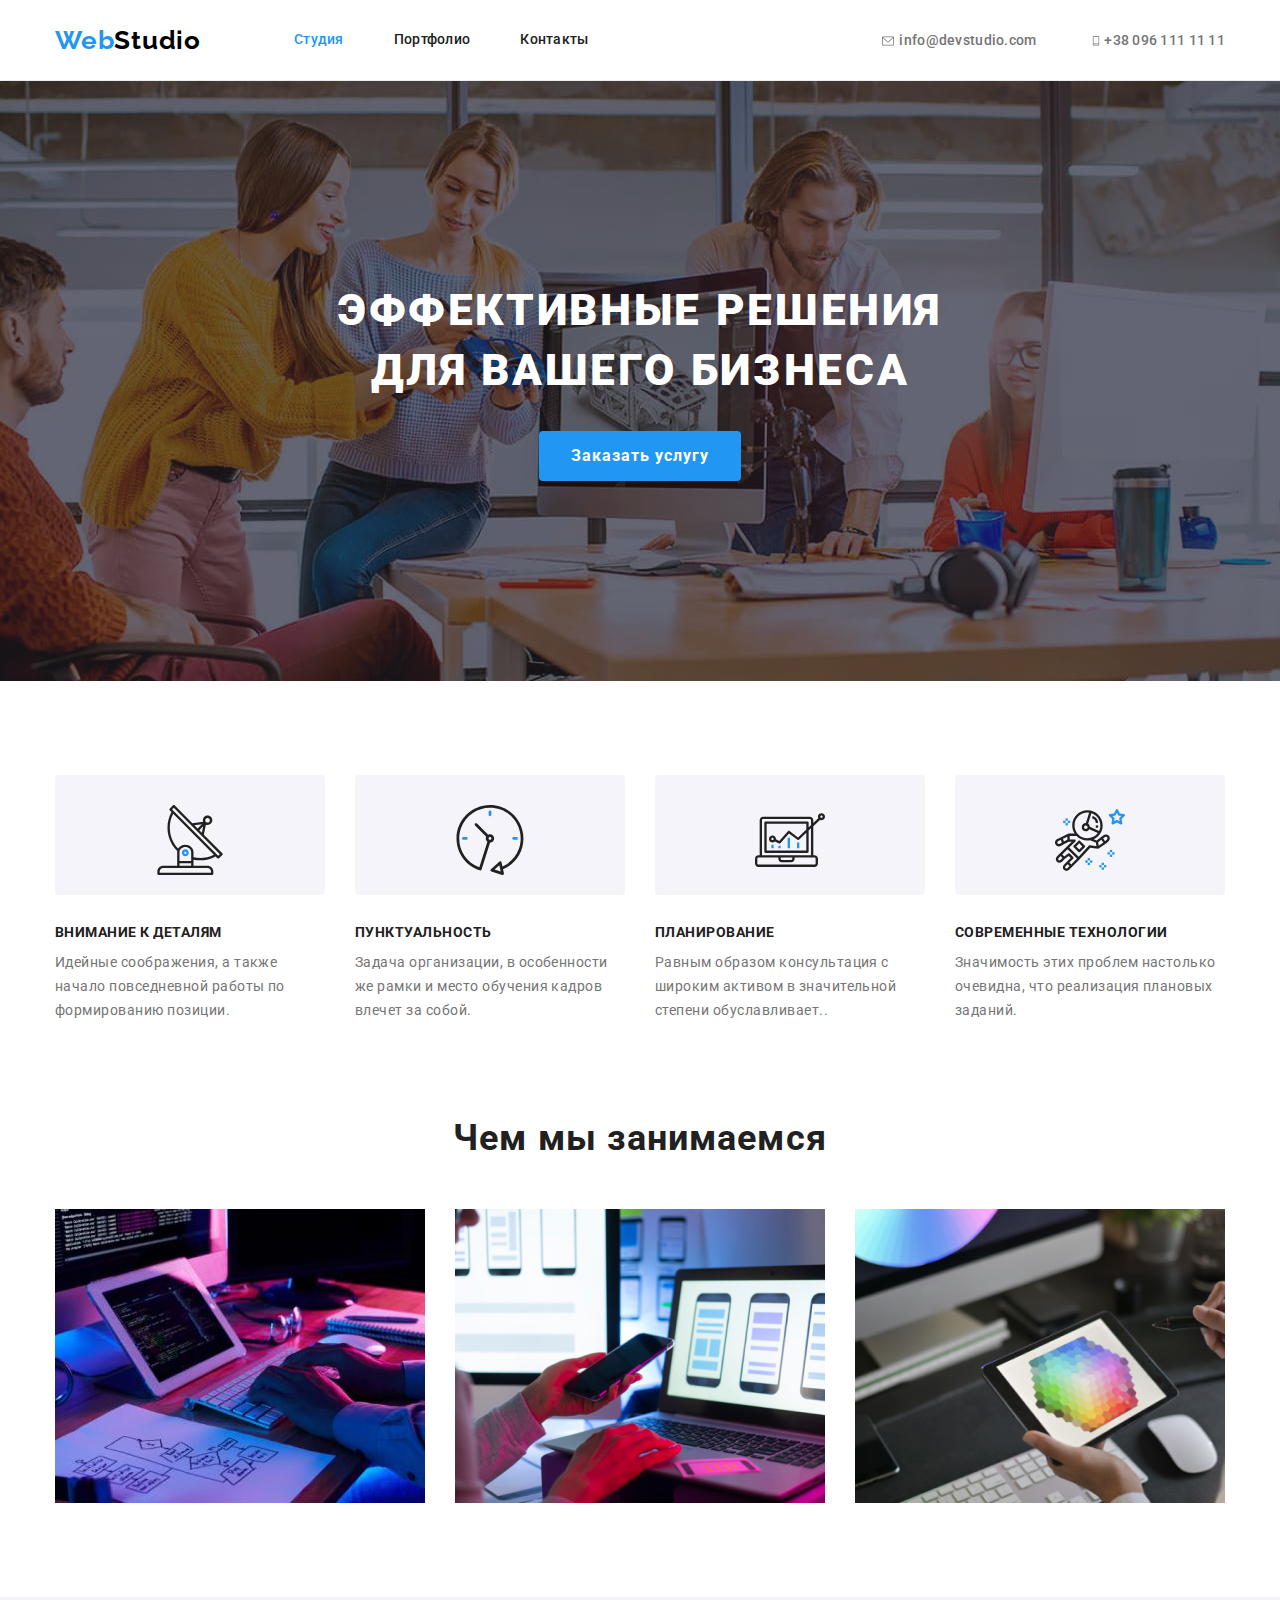
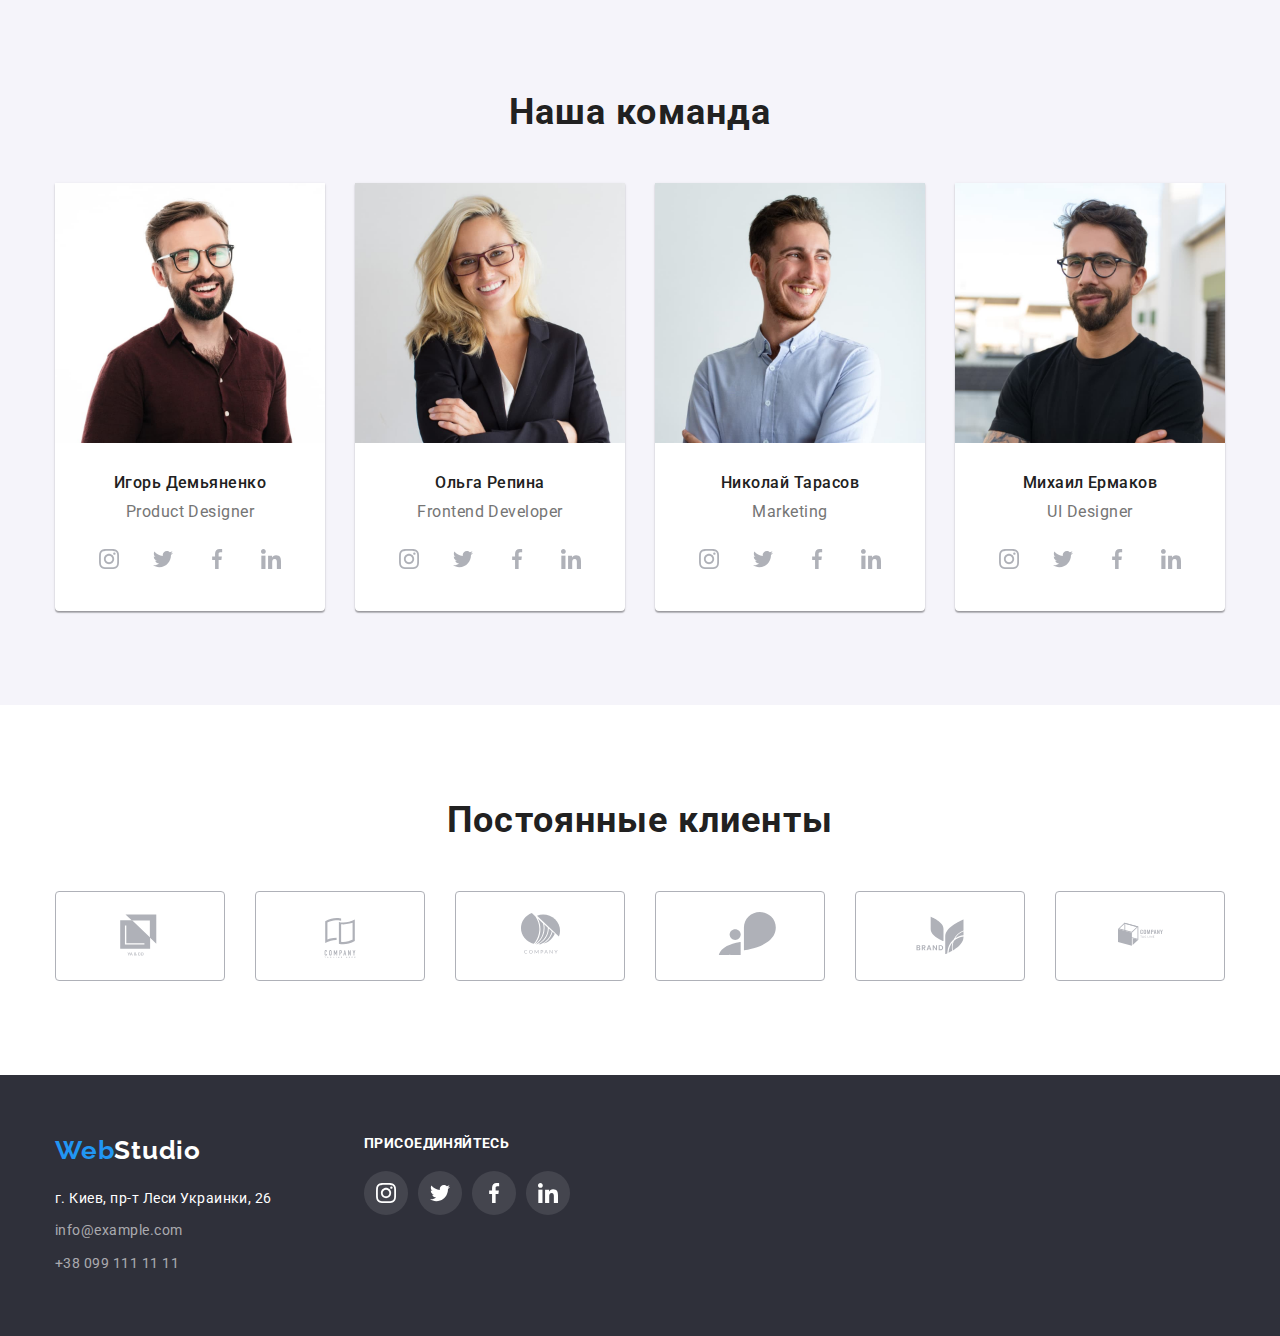
==== commit 0f551b89: "добавляет аттр в сылки" ====
--- a/index.html
+++ b/index.html
@@ -117,22 +117,22 @@
                                 <h3 class="employee-name">Игорь Демьяненко</h3>
                                 <p class="employee-position">Product Designer</p>
                                 <ul class="socilal-links list">
-                                    <li class="social-links-item"><a href="" class="social link">
+                                    <li class="social-links-item"><a href="" target="_blank" rel="noopenner noreferrer nofollow" class="social link">
                                         <svg class="icon" width="20" height="20">
                                             <use href="./images/symbol-defs.svg#icon-instagram"></use>
                                         </svg>
                                     </a></li>
-                                    <li class="social-links-item"><a href="" class="social link">
+                                    <li class="social-links-item"><a href="" target="_blank" rel="noopenner noreferrer nofollow" class="social link">
                                         <svg class="icon" width="20" height="20">
                                             <use href="./images/symbol-defs.svg#icon-twitter"></use>
                                         </svg>
                                     </a></li>
-                                    <li class="social-links-item"><a href="" class="social link">
+                                    <li class="social-links-item"><a href="" target="_blank" rel="noopenner noreferrer nofollow" class="social link">
                                         <svg class="icon" width="20" height="20">
                                             <use href="./images/symbol-defs.svg#icon-facebook"></use>
                                         </svg>
                                     </a></li>
-                                    <li class="social-links-item"><a href="" class="social link">
+                                    <li class="social-links-item"><a href="" target="_blank" rel="noopenner noreferrer nofollow" class="social link">
                                         <svg class="icon" width="20" height="20">
                                             <use href="./images/symbol-defs.svg#icon-linkedin"></use>
                                         </svg>
@@ -149,22 +149,22 @@
                             <h3 class="employee-name">Ольга Репина</h3>
                             <p class="employee-position">Frontend Developer</p>
                             <ul class="socilal-links list">
-                                <li class="social-links-item"><a href="" class="social link">
+                                <li class="social-links-item"><a href="" target="_blank" rel="noopenner noreferrer nofollow" class="social link">
                                         <svg class="icon" width="20" height="20">
                                             <use href="./images/symbol-defs.svg#icon-instagram"></use>
                                         </svg>
                                     </a></li>
-                                <li class="social-links-item"><a href="" class="social link">
+                                <li class="social-links-item"><a href="" target="_blank" rel="noopenner noreferrer nofollow" class="social link">
                                         <svg class="icon" width="20" height="20">
                                             <use href="./images/symbol-defs.svg#icon-twitter"></use>
                                         </svg>
                                     </a></li>
-                                <li class="social-links-item"><a href="" class="social link">
+                                <li class="social-links-item"><a href="" target="_blank" rel="noopenner noreferrer nofollow" class="social link">
                                         <svg class="icon" width="20" height="20">
                                             <use href="./images/symbol-defs.svg#icon-facebook"></use>
                                         </svg>
                                     </a></li>
-                                <li class="social-links-item"><a href="" class="social link">
+                                <li class="social-links-item"><a href="" target="_blank" rel="noopenner noreferrer nofollow" class="social link">
                                         <svg class="icon" width="20" height="20">
                                             <use href="./images/symbol-defs.svg#icon-linkedin"></use>
                                         </svg>
@@ -178,22 +178,22 @@
                             <h3 class="employee-name">Николай Тарасов</h3>
                             <p class="employee-position">Marketing</p>
                             <ul class="socilal-links list">
-                                <li class="social-links-item"><a href="" class="social link">
+                                <li class="social-links-item"><a href="" target="_blank" rel="noopenner noreferrer nofollow" class="social link">
                                         <svg class="icon" width="20" height="20">
                                             <use href="./images/symbol-defs.svg#icon-instagram"></use>
                                         </svg>
                                     </a></li>
-                                <li class="social-links-item"><a href="" class="social link">
+                                <li class="social-links-item"><a href="" target="_blank" rel="noopenner noreferrer nofollow" class="social link">
                                         <svg class="icon" width="20" height="20">
                                             <use href="./images/symbol-defs.svg#icon-twitter"></use>
                                         </svg>
                                     </a></li>
-                                <li class="social-links-item"><a href="" class="social link">
+                                <li class="social-links-item"><a href="" target="_blank" rel="noopenner noreferrer nofollow" class="social link">
                                         <svg class="icon" width="20" height="20">
                                             <use href="./images/symbol-defs.svg#icon-facebook"></use>
                                         </svg>
                                     </a></li>
-                                <li class="social-links-item"><a href="" class="social link">
+                                <li class="social-links-item"><a href="" target="_blank" rel="noopenner noreferrer nofollow" class="social link">
                                         <svg class="icon" width="20" height="20">
                                             <use href="./images/symbol-defs.svg#icon-linkedin"></use>
                                         </svg>
@@ -207,22 +207,22 @@
                             <h3 class="employee-name">Михаил Ермаков</h3>
                             <p class="employee-position">UI Designer</p>
                             <ul class="socilal-links list">
-                                <li class="social-links-item"><a href="" class="social link">
+                                <li class="social-links-item"><a href="" target="_blank" rel="noopenner noreferrer nofollow" class="social link">
                                         <svg class="icon" width="20" height="20">
                                             <use href="./images/symbol-defs.svg#icon-instagram"></use>
                                         </svg>
                                     </a></li>
-                                <li class="social-links-item"><a href="" class="social link">
+                                <li class="social-links-item"><a href="" target="_blank" rel="noopenner noreferrer nofollow" class="social link">
                                         <svg class="icon" width="20" height="20">
                                             <use href="./images/symbol-defs.svg#icon-twitter"></use>
                                         </svg>
                                     </a></li>
-                                <li class="social-links-item"><a href="" class="social link">
+                                <li class="social-links-item"><a href="" target="_blank" rel="noopenner noreferrer nofollow" class="social link">
                                         <svg class="icon" width="20" height="20">
                                             <use href="./images/symbol-defs.svg#icon-facebook"></use>
                                         </svg>
                                     </a></li>
-                                <li class="social-links-item"><a href="" class="social link">
+                                <li class="social-links-item"><a href="" target="_blank" rel="noopenner noreferrer nofollow" class="social link">
                                         <svg class="icon" width="20" height="20">
                                             <use href="./images/symbol-defs.svg#icon-linkedin"></use>
                                         </svg>
@@ -239,33 +239,33 @@
             <div class="container">
                 <h2 class="section-title">Постоянные клиенты</h2>
                 <ul class="clients list">
-                    <li class="item"><a href="" class="client-link link">
+                    <li class="item"><a href="" target="_blank" rel="noopenner noreferrer nofollow" class="client-link link">
                         <svg class="icon" width="44" height="49">
                             <use href="./images/symbol-defs.svg#icon-logo-1"></use>
                         </svg>
                     </a>
                     </li>
-                    <li class="item"><a href="" class="client-link link">
+                    <li class="item"><a href="" target="_blank" rel="noopenner noreferrer nofollow" class="client-link link">
                         <svg class="icon" width="40" height="52">
                             <use href="./images/symbol-defs.svg#icon-logo-2"></use>
                         </svg>
                     </a></li>
-                    <li class="item"><a href="" class="client-link link">
+                    <li class="item"><a href="" target="_blank" rel="noopenner noreferrer nofollow" class="client-link link">
                         <svg class="icon" width="41" height="43">
                             <use href="./images/symbol-defs.svg#icon-logo-3"></use>
                         </svg>
                     </a></li>
-                    <li class="item"><a href="" class="client-link link">
+                    <li class="item"><a href="" target="_blank" rel="noopenner noreferrer nofollow" class="client-link link">
                         <svg class="icon" width="80" height="43">
                             <use href="./images/symbol-defs.svg#icon-logo-4"></use>
                         </svg>
                     </a></li>
-                    <li class="item"><a href="" class="client-link link">
+                    <li class="item"><a href="" target="_blank" rel="noopenner noreferrer nofollow" class="client-link link">
                         <svg class="icon" width="50" height="47">
                             <use href="./images/symbol-defs.svg#icon-logo-5 "></use>
                         </svg>
                     </a></li>
-                    <li class="item"><a href="" class="client-link link">
+                    <li class="item"><a href="" target="_blank" rel="noopenner noreferrer nofollow" class="client-link link">
                         <svg class="icon" width="89" height="45">
                             <use href="./images/symbol-defs.svg#icon-logo-6"></use>
                         </svg>
@@ -292,22 +292,22 @@
            <div class="follow-footer">
                <p>присоединяйтесь</p>
             <ul class="socilal-links list">
-                <li class="social-links-item"><a href="" class="social link footer-link">
+                <li class="social-links-item"><a href="" target="_blank" rel="noopenner noreferrer nofollow" class="social link footer-link">
                         <svg class="icon" width="20" height="20">
                             <use href="./images/symbol-defs.svg#icon-instagram"></use>
                         </svg>
                     </a></li>
-                <li class="social-links-item"><a href="" class="social link footer-link">
+                <li class="social-links-item"><a href="" target="_blank" rel="noopenner noreferrer nofollow" class="social link footer-link">
                         <svg class="icon" width="20" height="20">
                             <use href="./images/symbol-defs.svg#icon-twitter"></use>
                         </svg>
                     </a></li>
-                <li class="social-links-item"><a href="" class="social link footer-link ">
+                <li class="social-links-item"><a href="" target="_blank" rel="noopenner noreferrer nofollow" class="social link footer-link ">
                         <svg class="icon" width="20" height="20">
                             <use href="./images/symbol-defs.svg#icon-facebook"></use>
                         </svg>
                     </a></li>
-                <li class="social-links-item"><a href="" class="social link footer-link">
+                <li class="social-links-item"><a href="" target="_blank" rel="noopenner noreferrer nofollow" class="social link footer-link">
                         <svg class="icon" width="20" height="20">
                             <use href="./images/symbol-defs.svg#icon-linkedin"></use>
                         </svg>
--- a/css/styles.css
+++ b/css/styles.css
@@ -24,6 +24,11 @@
 p {
   margin: 0;
   padding: 0;
+}
+img{
+  display: block;
+  max-width: 100%;
+  height: auto;
 }
 
 .visually-hidden {
@@ -232,7 +237,7 @@
   margin-bottom: 94px;
 }
 .features-item {
-  flex-basis: calc((100% -3 * 30px) / 3);
+  flex-basis: calc((100% - 3 * 30px) / 3);
 }
 .features-item:not(:last-child) {
   margin-right: 30px;
@@ -331,7 +336,10 @@
 
 .clients.list{
   display: flex;
-  justify-content: center;
+  flex-wrap: wrap;
+}
+.clients .item {
+  flex-basis: calc((100% - 6 * 30px) / 6);
 }
 .clients .item:not(:last-child){
   margin-right: 30px;
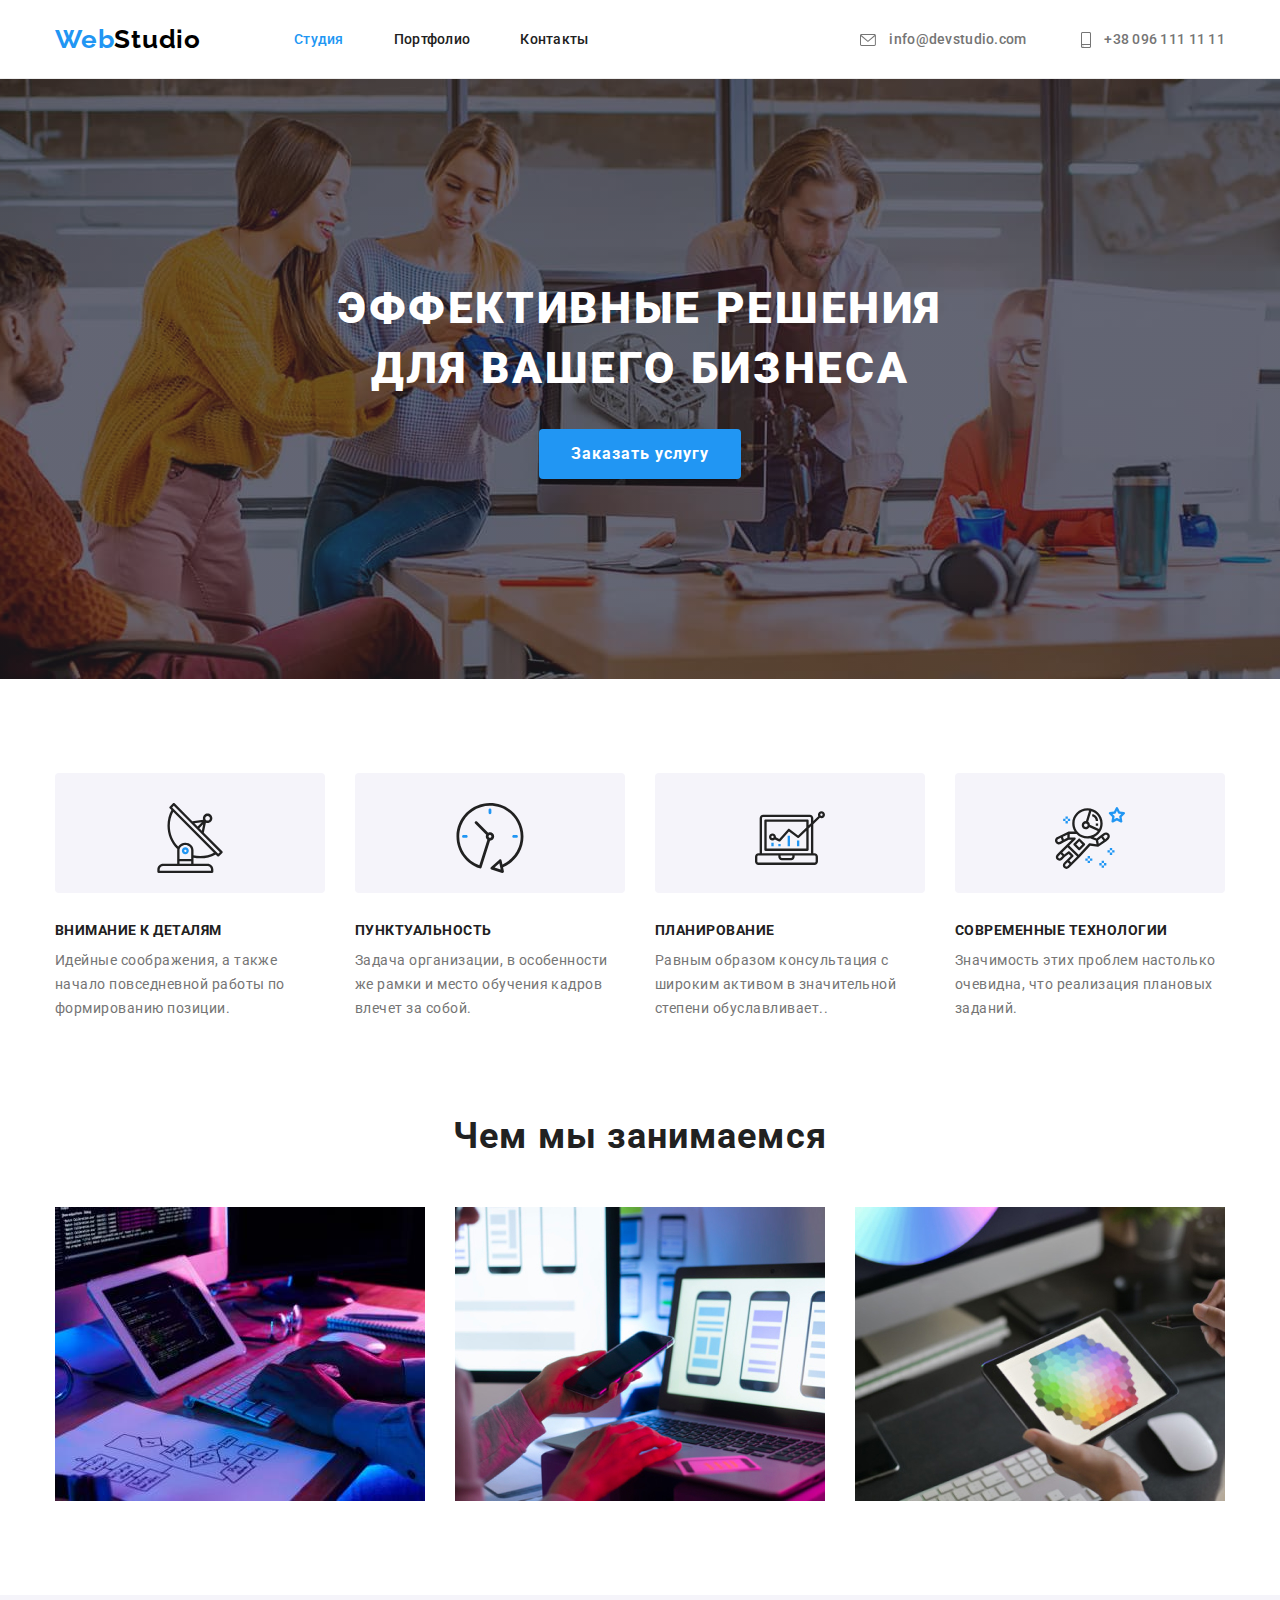
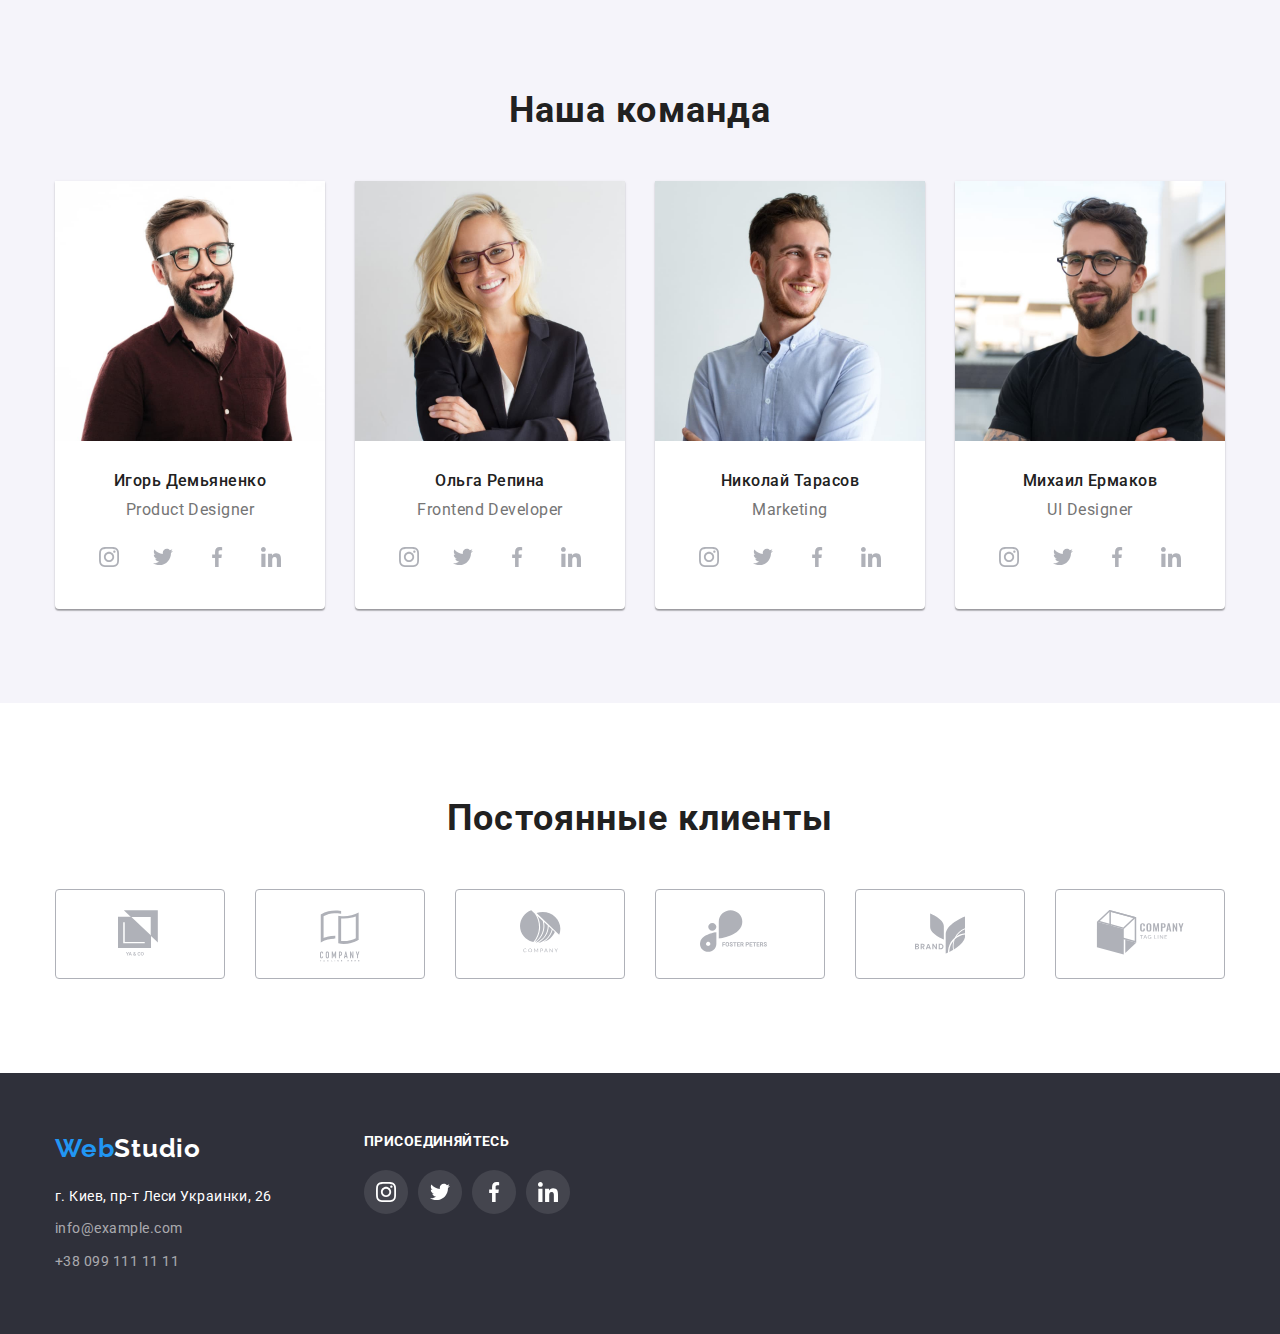
==== commit 21c33cd1: "исправляет ошибки" ====
--- a/index.html
+++ b/index.html
@@ -28,12 +28,12 @@
                 
                 <a href="mailto:info@devstudio.com" class="link">
                     <svg class="icon" width="16" height="12">
-                        <use href="./images/symbol-defs.svg#icon-envelope"></use>
+                        <use href="./images/icons.svg#icon-envelope"></use>
                     </svg>
                                     
                    info@devstudio.com</a>
                 <a href="tel:+380961111111" class="link">
-                    <svg class="icon" width = "10" height = "16"><use href="./images/symbol-defs.svg#icon-smartphone"></use></svg>
+                    <svg class="icon" width = "10" height = "16"><use href="./images/icons.svg#icon-smartphone"></use></svg>
                      +38 096 111 11 11</a>
             </div>
         </div>
@@ -59,7 +59,7 @@
                     <li class="features-item">
                         <div class="features-icon-container">
                             <svg class="icon" width="70" height="70">
-                                <use href="./images/symbol-defs.svg#icon-antenna"></use>
+                                <use href="./images/icons.svg#icon-antenna"></use>
                             </svg>
                         </div>
                         <h3 class="features-title">Внимание к деталям</h3>
@@ -69,7 +69,7 @@
                     <li class="features-item">
                         <div class="features-icon-container">
                             <svg class="icon" width="70" height="70">
-                                <use href="./images/symbol-defs.svg#icon-clock"></use>
+                                <use href="./images/icons.svg#icon-clock"></use>
                             </svg>
                         </div>
                         <h3 class="features-title">Пунктуальность</h3>
@@ -79,7 +79,7 @@
                     <li class="features-item">
                         <div class="features-icon-container">
                             <svg class="icon" width="70" height="70">
-                                <use href="./images/symbol-defs.svg#icon-diagram"></use>
+                                <use href="./images/icons.svg#icon-diagram"></use>
                             </svg>
                         </div>
                         <h3 class="features-title">Планирование</h3>
@@ -89,7 +89,7 @@
                     <li class="features-item">
                         <div class="features-icon-container">
                             <svg class="icon" width="70" height="70">
-                                <use href="./images/symbol-defs.svg#icon-astronaut"></use>
+                                <use href="./images/icons.svg#icon-astronaut"></use>
                             </svg>
                         </div>
                         <h3 class="features-title">Современные технологии</h3>
@@ -119,22 +119,22 @@
                                 <ul class="socilal-links list">
                                     <li class="social-links-item"><a href="" target="_blank" rel="noopenner noreferrer nofollow" class="social link">
                                         <svg class="icon" width="20" height="20">
-                                            <use href="./images/symbol-defs.svg#icon-instagram"></use>
+                                            <use href="./images/icons.svg#icon-instagram"></use>
                                         </svg>
                                     </a></li>
                                     <li class="social-links-item"><a href="" target="_blank" rel="noopenner noreferrer nofollow" class="social link">
                                         <svg class="icon" width="20" height="20">
-                                            <use href="./images/symbol-defs.svg#icon-twitter"></use>
+                                            <use href="./images/icons.svg#icon-twitter"></use>
                                         </svg>
                                     </a></li>
                                     <li class="social-links-item"><a href="" target="_blank" rel="noopenner noreferrer nofollow" class="social link">
                                         <svg class="icon" width="20" height="20">
-                                            <use href="./images/symbol-defs.svg#icon-facebook"></use>
+                                            <use href="./images/icons.svg#icon-facebook"></use>
                                         </svg>
                                     </a></li>
                                     <li class="social-links-item"><a href="" target="_blank" rel="noopenner noreferrer nofollow" class="social link">
                                         <svg class="icon" width="20" height="20">
-                                            <use href="./images/symbol-defs.svg#icon-linkedin"></use>
+                                            <use href="./images/icons.svg#icon-linkedin"></use>
                                         </svg>
                                     </a></li>
                                 </ul>
@@ -151,22 +151,22 @@
                             <ul class="socilal-links list">
                                 <li class="social-links-item"><a href="" target="_blank" rel="noopenner noreferrer nofollow" class="social link">
                                         <svg class="icon" width="20" height="20">
-                                            <use href="./images/symbol-defs.svg#icon-instagram"></use>
-                                        </svg>
-                                    </a></li>
-                                <li class="social-links-item"><a href="" target="_blank" rel="noopenner noreferrer nofollow" class="social link">
-                                        <svg class="icon" width="20" height="20">
-                                            <use href="./images/symbol-defs.svg#icon-twitter"></use>
-                                        </svg>
-                                    </a></li>
-                                <li class="social-links-item"><a href="" target="_blank" rel="noopenner noreferrer nofollow" class="social link">
-                                        <svg class="icon" width="20" height="20">
-                                            <use href="./images/symbol-defs.svg#icon-facebook"></use>
-                                        </svg>
-                                    </a></li>
-                                <li class="social-links-item"><a href="" target="_blank" rel="noopenner noreferrer nofollow" class="social link">
-                                        <svg class="icon" width="20" height="20">
-                                            <use href="./images/symbol-defs.svg#icon-linkedin"></use>
+                                            <use href="./images/icons.svg#icon-instagram"></use>
+                                        </svg>
+                                    </a></li>
+                                <li class="social-links-item"><a href="" target="_blank" rel="noopenner noreferrer nofollow" class="social link">
+                                        <svg class="icon" width="20" height="20">
+                                            <use href="./images/icons.svg#icon-twitter"></use>
+                                        </svg>
+                                    </a></li>
+                                <li class="social-links-item"><a href="" target="_blank" rel="noopenner noreferrer nofollow" class="social link">
+                                        <svg class="icon" width="20" height="20">
+                                            <use href="./images/icons.svg#icon-facebook"></use>
+                                        </svg>
+                                    </a></li>
+                                <li class="social-links-item"><a href="" target="_blank" rel="noopenner noreferrer nofollow" class="social link">
+                                        <svg class="icon" width="20" height="20">
+                                            <use href="./images/icons.svg#icon-linkedin"></use>
                                         </svg>
                                     </a></li>
                             </ul>
@@ -180,22 +180,22 @@
                             <ul class="socilal-links list">
                                 <li class="social-links-item"><a href="" target="_blank" rel="noopenner noreferrer nofollow" class="social link">
                                         <svg class="icon" width="20" height="20">
-                                            <use href="./images/symbol-defs.svg#icon-instagram"></use>
-                                        </svg>
-                                    </a></li>
-                                <li class="social-links-item"><a href="" target="_blank" rel="noopenner noreferrer nofollow" class="social link">
-                                        <svg class="icon" width="20" height="20">
-                                            <use href="./images/symbol-defs.svg#icon-twitter"></use>
-                                        </svg>
-                                    </a></li>
-                                <li class="social-links-item"><a href="" target="_blank" rel="noopenner noreferrer nofollow" class="social link">
-                                        <svg class="icon" width="20" height="20">
-                                            <use href="./images/symbol-defs.svg#icon-facebook"></use>
-                                        </svg>
-                                    </a></li>
-                                <li class="social-links-item"><a href="" target="_blank" rel="noopenner noreferrer nofollow" class="social link">
-                                        <svg class="icon" width="20" height="20">
-                                            <use href="./images/symbol-defs.svg#icon-linkedin"></use>
+                                            <use href="./images/icons.svg#icon-instagram"></use>
+                                        </svg>
+                                    </a></li>
+                                <li class="social-links-item"><a href="" target="_blank" rel="noopenner noreferrer nofollow" class="social link">
+                                        <svg class="icon" width="20" height="20">
+                                            <use href="./images/icons.svg#icon-twitter"></use>
+                                        </svg>
+                                    </a></li>
+                                <li class="social-links-item"><a href="" target="_blank" rel="noopenner noreferrer nofollow" class="social link">
+                                        <svg class="icon" width="20" height="20">
+                                            <use href="./images/icons.svg#icon-facebook"></use>
+                                        </svg>
+                                    </a></li>
+                                <li class="social-links-item"><a href="" target="_blank" rel="noopenner noreferrer nofollow" class="social link">
+                                        <svg class="icon" width="20" height="20">
+                                            <use href="./images/icons.svg#icon-linkedin"></use>
                                         </svg>
                                     </a></li>
                             </ul>
@@ -209,22 +209,22 @@
                             <ul class="socilal-links list">
                                 <li class="social-links-item"><a href="" target="_blank" rel="noopenner noreferrer nofollow" class="social link">
                                         <svg class="icon" width="20" height="20">
-                                            <use href="./images/symbol-defs.svg#icon-instagram"></use>
-                                        </svg>
-                                    </a></li>
-                                <li class="social-links-item"><a href="" target="_blank" rel="noopenner noreferrer nofollow" class="social link">
-                                        <svg class="icon" width="20" height="20">
-                                            <use href="./images/symbol-defs.svg#icon-twitter"></use>
-                                        </svg>
-                                    </a></li>
-                                <li class="social-links-item"><a href="" target="_blank" rel="noopenner noreferrer nofollow" class="social link">
-                                        <svg class="icon" width="20" height="20">
-                                            <use href="./images/symbol-defs.svg#icon-facebook"></use>
-                                        </svg>
-                                    </a></li>
-                                <li class="social-links-item"><a href="" target="_blank" rel="noopenner noreferrer nofollow" class="social link">
-                                        <svg class="icon" width="20" height="20">
-                                            <use href="./images/symbol-defs.svg#icon-linkedin"></use>
+                                            <use href="./images/icons.svg#icon-instagram"></use>
+                                        </svg>
+                                    </a></li>
+                                <li class="social-links-item"><a href="" target="_blank" rel="noopenner noreferrer nofollow" class="social link">
+                                        <svg class="icon" width="20" height="20">
+                                            <use href="./images/icons.svg#icon-twitter"></use>
+                                        </svg>
+                                    </a></li>
+                                <li class="social-links-item"><a href="" target="_blank" rel="noopenner noreferrer nofollow" class="social link">
+                                        <svg class="icon" width="20" height="20">
+                                            <use href="./images/icons.svg#icon-facebook"></use>
+                                        </svg>
+                                    </a></li>
+                                <li class="social-links-item"><a href="" target="_blank" rel="noopenner noreferrer nofollow" class="social link">
+                                        <svg class="icon" width="20" height="20">
+                                            <use href="./images/icons.svg#icon-linkedin"></use>
                                         </svg>
                                     </a></li>
                             </ul>
@@ -241,33 +241,33 @@
                 <ul class="clients list">
                     <li class="item"><a href="" target="_blank" rel="noopenner noreferrer nofollow" class="client-link link">
                         <svg class="icon" width="44" height="49">
-                            <use href="./images/symbol-defs.svg#icon-logo-1"></use>
+                            <use href="./images/icons.svg#icon-logo-1"></use>
                         </svg>
                     </a>
                     </li>
                     <li class="item"><a href="" target="_blank" rel="noopenner noreferrer nofollow" class="client-link link">
                         <svg class="icon" width="40" height="52">
-                            <use href="./images/symbol-defs.svg#icon-logo-2"></use>
+                            <use href="./images/icons.svg#icon-logo-2"></use>
                         </svg>
                     </a></li>
                     <li class="item"><a href="" target="_blank" rel="noopenner noreferrer nofollow" class="client-link link">
                         <svg class="icon" width="41" height="43">
-                            <use href="./images/symbol-defs.svg#icon-logo-3"></use>
+                            <use href="./images/icons.svg#icon-logo-3"></use>
                         </svg>
                     </a></li>
                     <li class="item"><a href="" target="_blank" rel="noopenner noreferrer nofollow" class="client-link link">
                         <svg class="icon" width="80" height="43">
-                            <use href="./images/symbol-defs.svg#icon-logo-4"></use>
+                            <use href="./images/icons.svg#icon-logo-4"></use>
                         </svg>
                     </a></li>
                     <li class="item"><a href="" target="_blank" rel="noopenner noreferrer nofollow" class="client-link link">
                         <svg class="icon" width="50" height="47">
-                            <use href="./images/symbol-defs.svg#icon-logo-5 "></use>
+                            <use href="./images/icons.svg#icon-logo-5 "></use>
                         </svg>
                     </a></li>
                     <li class="item"><a href="" target="_blank" rel="noopenner noreferrer nofollow" class="client-link link">
                         <svg class="icon" width="89" height="45">
-                            <use href="./images/symbol-defs.svg#icon-logo-6"></use>
+                            <use href="./images/icons.svg#icon-logo-6"></use>
                         </svg>
                     </a></li>
                 </ul>
@@ -294,22 +294,22 @@
             <ul class="socilal-links list">
                 <li class="social-links-item"><a href="" target="_blank" rel="noopenner noreferrer nofollow" class="social link footer-link">
                         <svg class="icon" width="20" height="20">
-                            <use href="./images/symbol-defs.svg#icon-instagram"></use>
+                            <use href="./images/icons.svg#icon-instagram"></use>
                         </svg>
                     </a></li>
                 <li class="social-links-item"><a href="" target="_blank" rel="noopenner noreferrer nofollow" class="social link footer-link">
                         <svg class="icon" width="20" height="20">
-                            <use href="./images/symbol-defs.svg#icon-twitter"></use>
+                            <use href="./images/icons.svg#icon-twitter"></use>
                         </svg>
                     </a></li>
                 <li class="social-links-item"><a href="" target="_blank" rel="noopenner noreferrer nofollow" class="social link footer-link ">
                         <svg class="icon" width="20" height="20">
-                            <use href="./images/symbol-defs.svg#icon-facebook"></use>
+                            <use href="./images/icons.svg#icon-facebook"></use>
                         </svg>
                     </a></li>
                 <li class="social-links-item"><a href="" target="_blank" rel="noopenner noreferrer nofollow" class="social link footer-link">
                         <svg class="icon" width="20" height="20">
-                            <use href="./images/symbol-defs.svg#icon-linkedin"></use>
+                            <use href="./images/icons.svg#icon-linkedin"></use>
                         </svg>
                     </a></li>
             </ul>
--- a/css/styles.css
+++ b/css/styles.css
@@ -136,7 +136,7 @@
 
   font-weight: 500;
   font-size: 14px;
-  line-height: 1.14;
+  line-height: 1;
   letter-spacing: 0.02em;
   color: var(--title-color);
 }
@@ -164,6 +164,7 @@
   color: var(--accent-color);
 }
 .contacts-header .icon {
+  margin-right: 10px;
   display: inline-block;
   vertical-align: middle;
   fill: currentColor;
